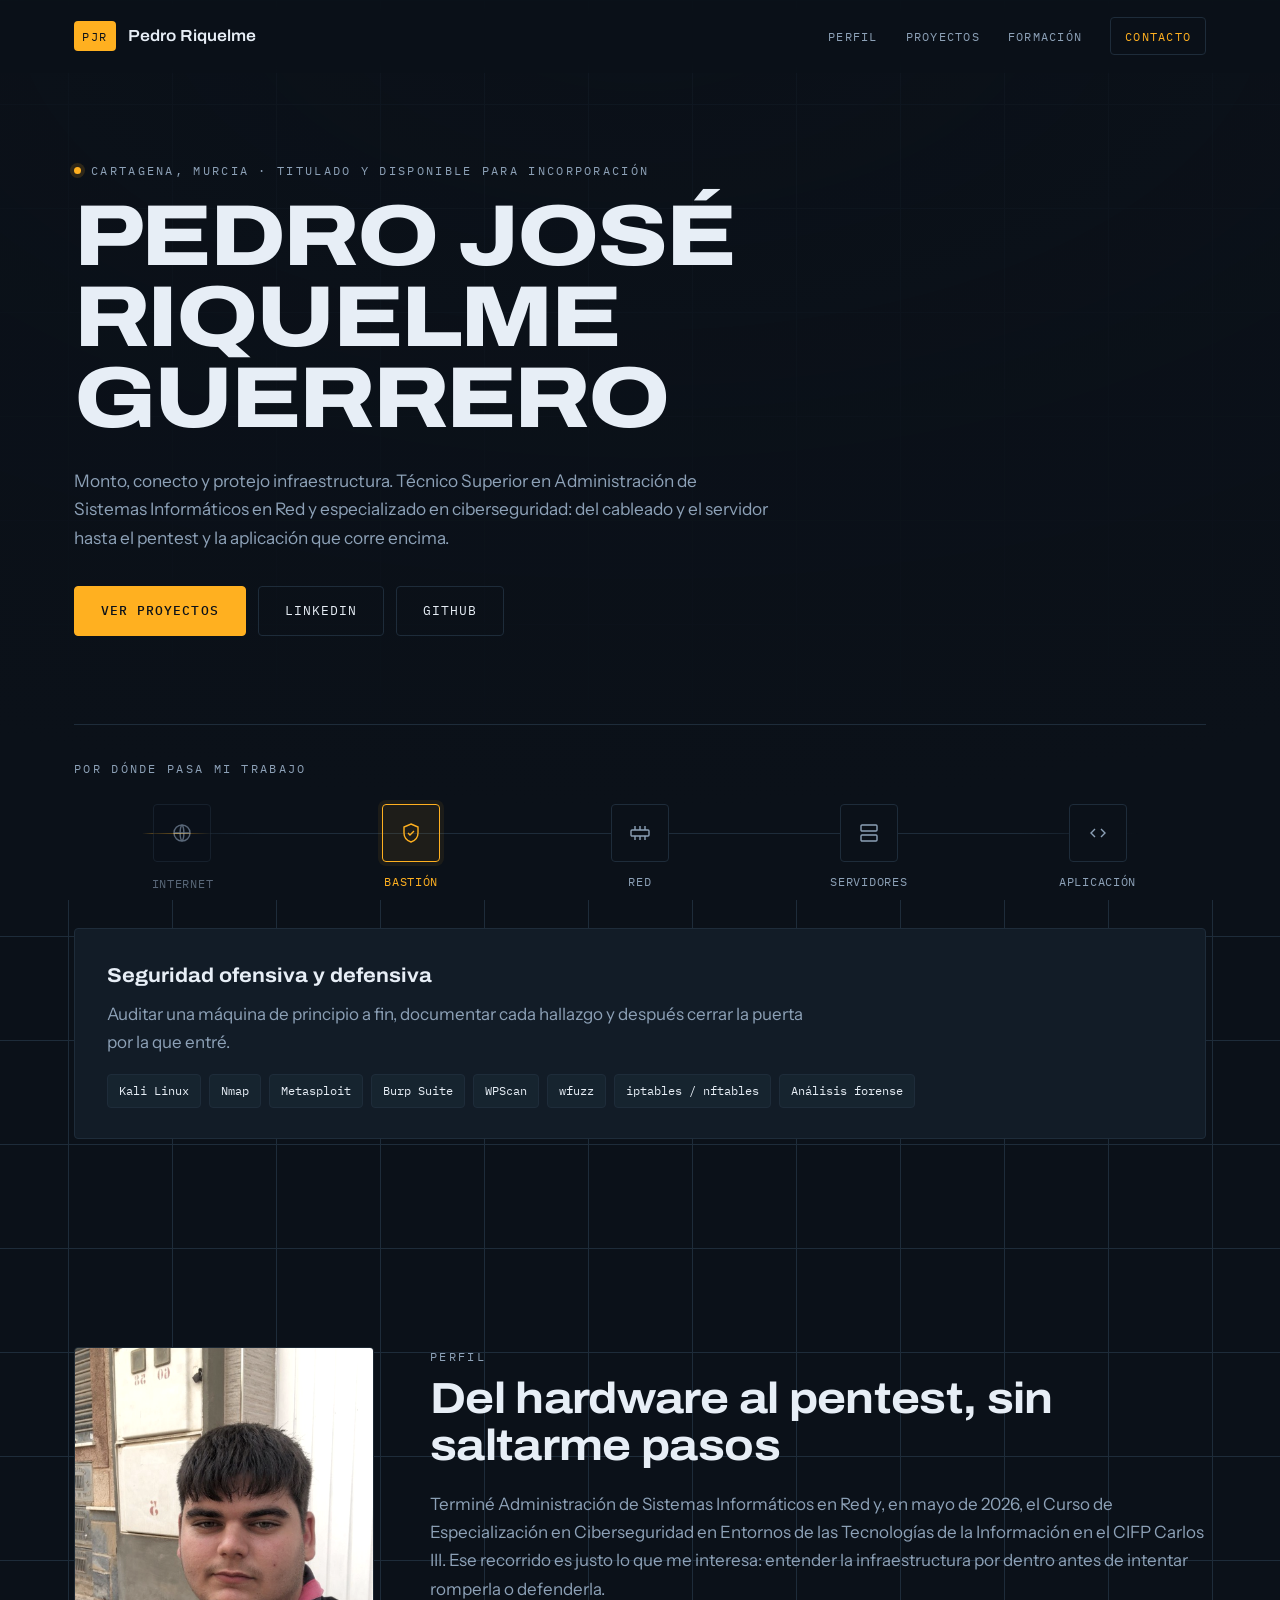
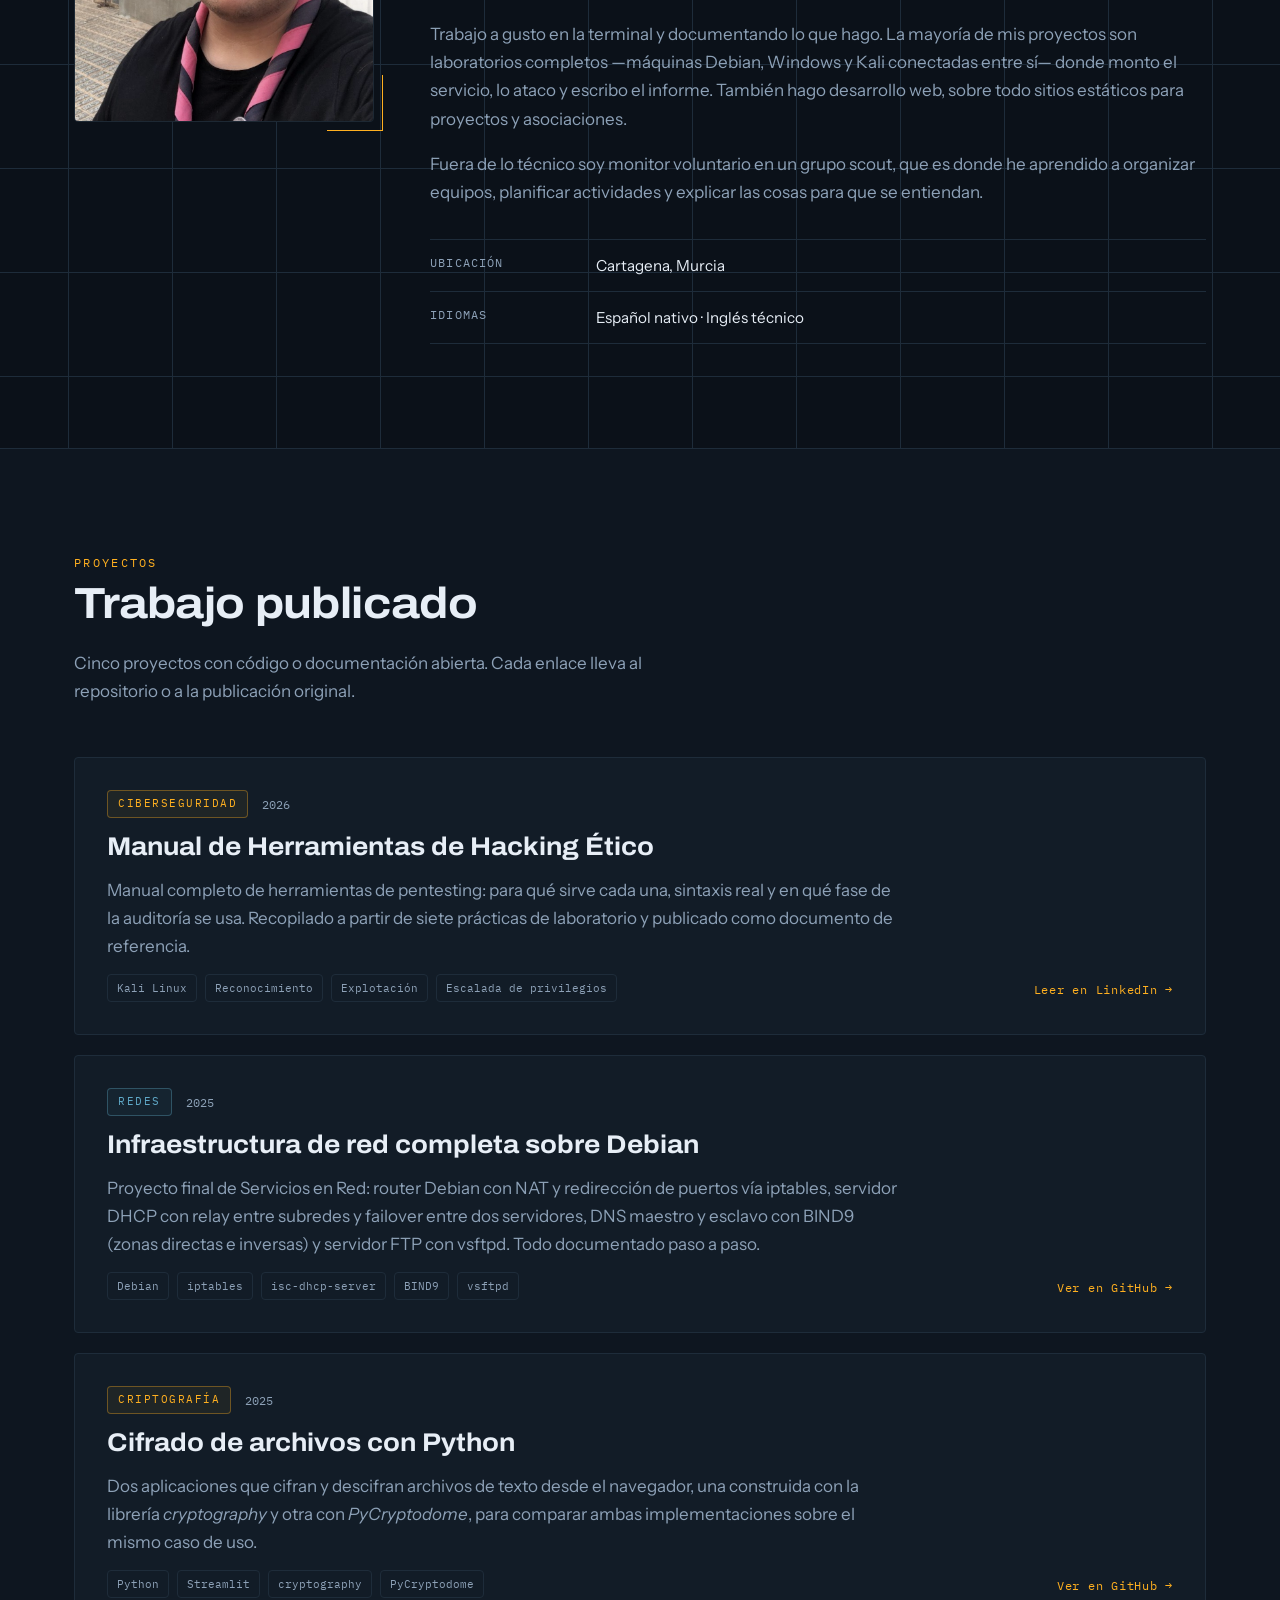
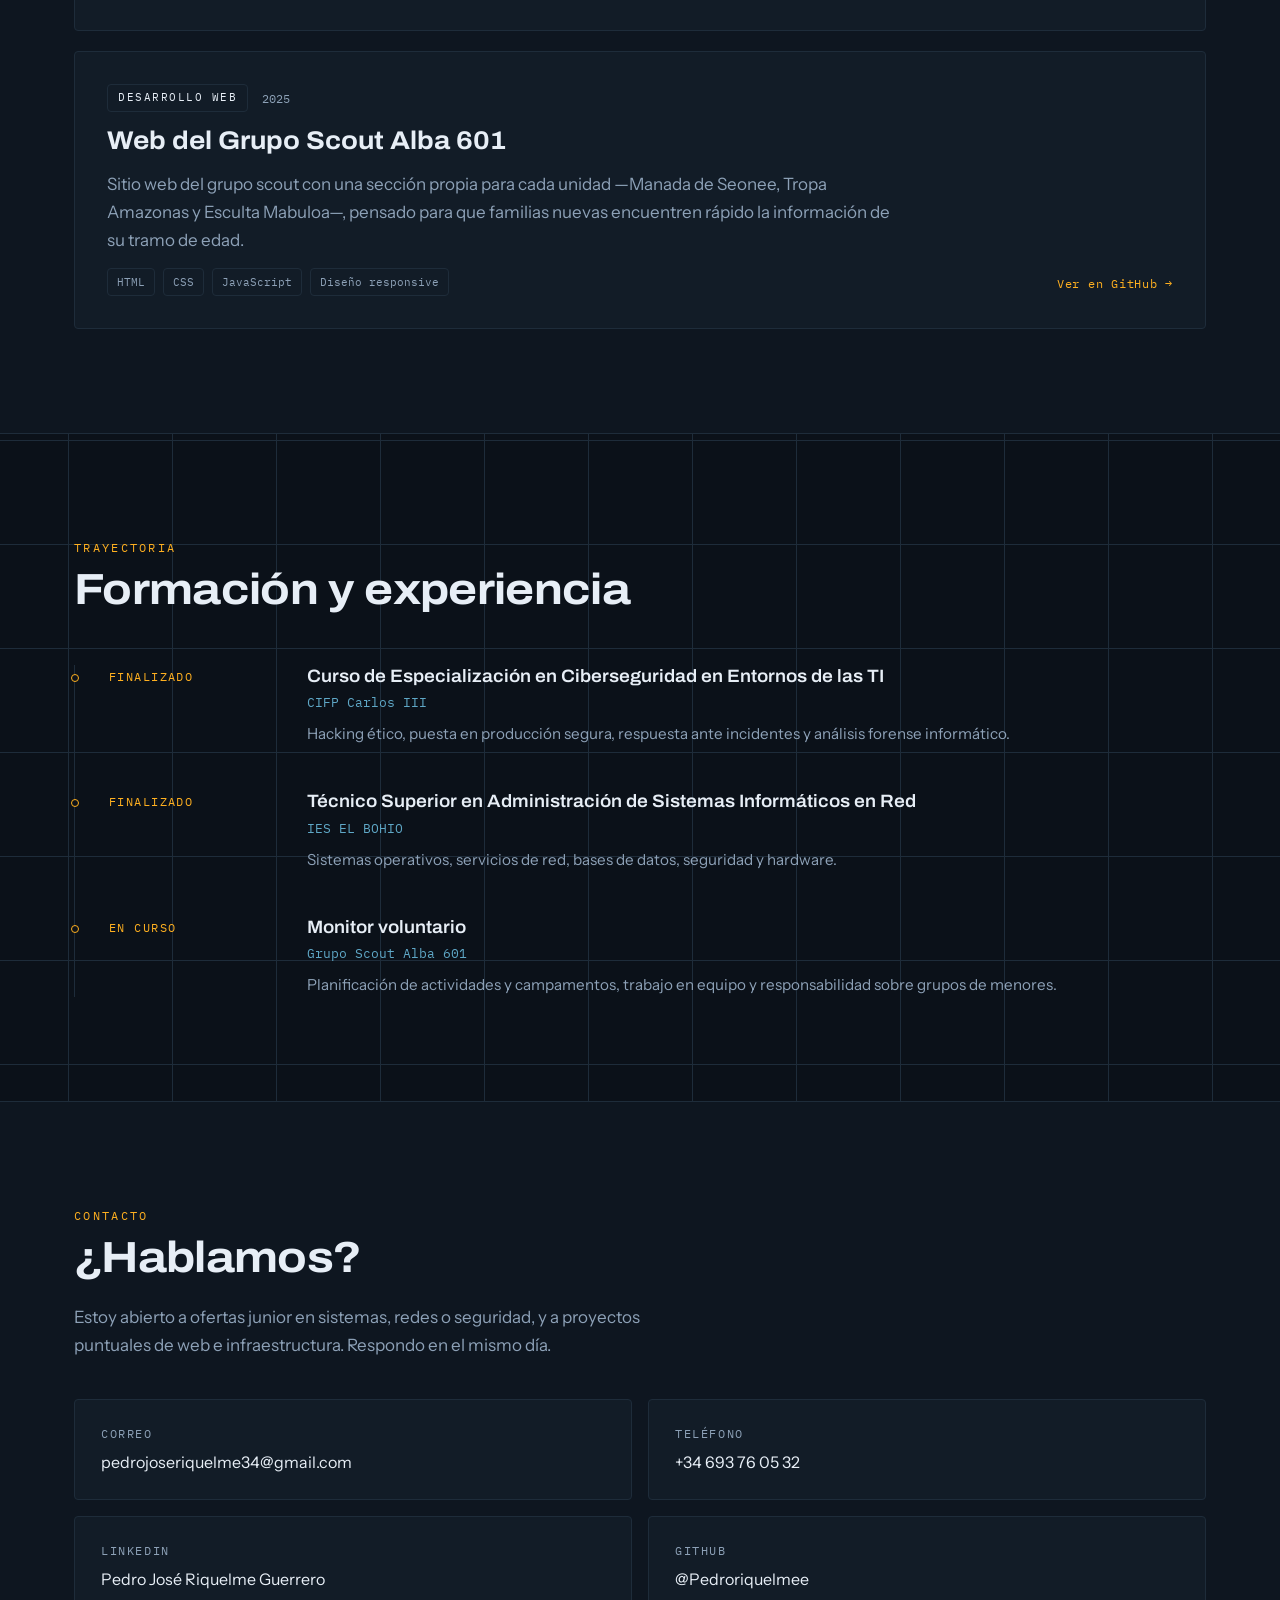
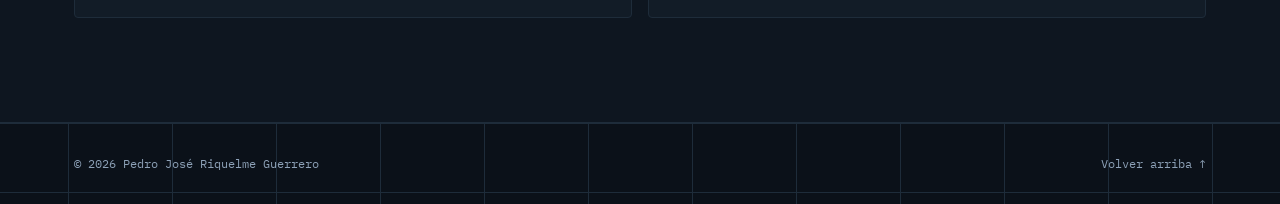
==== index.html @ 431f1b8d "Initial commit" ====
<!DOCTYPE html>
<html lang="es">
<head>
<meta charset="utf-8" />
<meta name="viewport" content="width=device-width, initial-scale=1" />
<title>Pedro José Riquelme Guerrero — Sistemas, Redes y Ciberseguridad</title>

<!-- ══ SEO / REDES ══ EDITAR: descripción y URL cuando publiques el sitio ══ -->
<meta name="description" content="Portfolio de Pedro José Riquelme Guerrero. Administración de sistemas, redes y ciberseguridad. Proyectos de infraestructura Debian, pentesting, criptografía y desarrollo web." />
<meta name="author" content="Pedro José Riquelme Guerrero" />
<meta property="og:title" content="Pedro José Riquelme Guerrero — Sistemas, Redes y Ciberseguridad" />
<meta property="og:description" content="Infraestructura Debian, hacking ético, criptografía y desarrollo web." />
<meta property="og:type" content="profile" />
<meta name="theme-color" content="#0B1119" />

<link rel="icon" href="assets/favicon.ico" />
<link rel="preconnect" href="https://fonts.googleapis.com" />
<link rel="preconnect" href="https://fonts.gstatic.com" crossorigin />
<link href="https://fonts.googleapis.com/css2?family=Archivo:wdth,wght@100..125,400..900&family=Instrument+Sans:wght@400;500;600&family=IBM+Plex+Mono:wght@400;500&display=swap" rel="stylesheet" />
<link rel="stylesheet" href="css/styles.css" />
</head>

<body>
<a class="skip" href="#main">Saltar al contenido</a>

<!-- ══════════ NAVEGACIÓN ══════════ -->
<header class="nav" id="nav">
  <div class="wrap nav__inner">
    <a class="nav__brand" href="#top">
      <span class="nav__mark">PJR</span>
      <span class="nav__name">Pedro Riquelme</span>
    </a>
    <nav class="nav__links" aria-label="Secciones">
      <a href="#perfil">Perfil</a>
      <a href="#proyectos">Proyectos</a>
      <a href="#formacion">Formación</a>
      <a href="#contacto" class="nav__cta">Contacto</a>
    </nav>
  </div>
</header>

<main id="main">

<!-- ══════════ PORTADA ══════════ -->
<section class="hero" id="top">
  <div class="wrap">

    <p class="eyebrow hero__eyebrow">
      <span class="dot" aria-hidden="true"></span>
      Cartagena, Murcia · Titulado y disponible para incorporación
    </p>

    <h1 class="hero__title">
      Pedro José<br />Riquelme Guerrero
    </h1>

    <p class="hero__lead">
      Monto, conecto y protejo infraestructura. Técnico Superior en Administración de
      Sistemas Informáticos en Red y especializado en ciberseguridad: del cableado y el
      servidor hasta el pentest y la aplicación que corre encima.
    </p>

    <div class="hero__actions">
      <a class="btn btn--solid" href="#proyectos">Ver proyectos</a>
      <a class="btn btn--ghost" href="https://www.linkedin.com/in/pedro-jos%C3%A9-riquelme-guerrero-a51b2a329/" target="_blank" rel="noopener">LinkedIn</a>
      <a class="btn btn--ghost" href="https://github.com/Pedroriquelmee" target="_blank" rel="noopener">GitHub</a>
    </div>

    <!-- ══ ELEMENTO CENTRAL: LA RUTA DE UN PAQUETE ══
         Cada parada abre un panel con sus tecnologías.
         Para añadir/quitar tecnologías, edita los <li> del bloque .areas de abajo. -->
    <div class="route-block" data-route>
      <p class="eyebrow route-block__label">Por dónde pasa mi trabajo</p>

      <div class="route">
        <div class="route__rail" aria-hidden="true"><span class="route__pulse"></span></div>

        <div class="node node--static">
          <span class="node__box" aria-hidden="true">
            <svg viewBox="0 0 24 24" fill="none" stroke="currentColor" stroke-width="1.4"><circle cx="12" cy="12" r="8"/><path d="M4 12h16M12 4c2.5 2.4 2.5 13.6 0 16M12 4c-2.5 2.4-2.5 13.6 0 16"/></svg>
          </span>
          <span class="node__label">Internet</span>
        </div>

        <button class="node" type="button" data-area="seguridad" aria-controls="area-seguridad">
          <span class="node__box" aria-hidden="true">
            <svg viewBox="0 0 24 24" fill="none" stroke="currentColor" stroke-width="1.4"><path d="M12 3l7 3v6c0 4.2-2.9 7.6-7 9-4.1-1.4-7-4.8-7-9V6z"/><path d="M9 12l2 2 4-4"/></svg>
          </span>
          <span class="node__label">Bastión</span>
        </button>

        <button class="node" type="button" data-area="redes" aria-controls="area-redes">
          <span class="node__box" aria-hidden="true">
            <svg viewBox="0 0 24 24" fill="none" stroke="currentColor" stroke-width="1.4"><rect x="3" y="9" width="18" height="6" rx="1"/><path d="M7 9V5M12 9V5M17 9V5M7 15v4M12 15v4M17 15v4"/></svg>
          </span>
          <span class="node__label">Red</span>
        </button>

        <button class="node" type="button" data-area="sistemas" aria-controls="area-sistemas">
          <span class="node__box" aria-hidden="true">
            <svg viewBox="0 0 24 24" fill="none" stroke="currentColor" stroke-width="1.4"><rect x="4" y="4" width="16" height="6" rx="1"/><rect x="4" y="14" width="16" height="6" rx="1"/><path d="M8 7h.01M8 17h.01"/></svg>
          </span>
          <span class="node__label">Servidores</span>
        </button>

        <button class="node" type="button" data-area="desarrollo" aria-controls="area-desarrollo">
          <span class="node__box" aria-hidden="true">
            <svg viewBox="0 0 24 24" fill="none" stroke="currentColor" stroke-width="1.4"><path d="M9 8l-4 4 4 4M15 8l4 4-4 4"/></svg>
          </span>
          <span class="node__label">Aplicación</span>
        </button>
      </div>

      <div class="areas">
        <div class="area" id="area-seguridad" data-panel="seguridad">
          <h2 class="area__title">Seguridad ofensiva y defensiva</h2>
          <p class="area__desc">Auditar una máquina de principio a fin, documentar cada hallazgo y después cerrar la puerta por la que entré.</p>
          <ul class="chips">
            <li>Kali Linux</li><li>Nmap</li><li>Metasploit</li><li>Burp Suite</li>
            <li>WPScan</li><li>wfuzz</li><li>iptables / nftables</li><li>Análisis forense</li>
          </ul>
        </div>

        <div class="area" id="area-redes" data-panel="redes">
          <h2 class="area__title">Redes y servicios</h2>
          <p class="area__desc">Levantar la red entera sobre Debian: router, direccionamiento, resolución de nombres y transferencia de archivos, con redundancia.</p>
          <ul class="chips">
            <li>Routing y NAT</li><li>DHCP · relay · failover</li><li>DNS con BIND9</li>
            <li>VLAN y segmentación</li><li>vsftpd</li><li>VPN</li><li>Zero Trust</li>
          </ul>
        </div>

        <div class="area" id="area-sistemas" data-panel="sistemas">
          <h2 class="area__title">Sistemas y virtualización</h2>
          <p class="area__desc">Administración de servidores Linux y Windows, contenedores y laboratorios virtualizados donde probarlo todo antes de tocar producción.</p>
          <ul class="chips">
            <li>Debian · Ubuntu</li><li>Windows Server</li><li>Docker</li><li>Portainer</li>
            <li>Nginx Proxy Manager</li><li>VirtualBox · UTM</li><li>Bash</li><li>PowerShell</li>
          </ul>
        </div>

        <div class="area" id="area-desarrollo" data-panel="desarrollo">
          <h2 class="area__title">Desarrollo</h2>
          <p class="area__desc">Sitios y herramientas propias: desde webs estáticas para clientes reales hasta utilidades en Python con interfaz gráfica.</p>
          <ul class="chips">
            <li>HTML</li><li>CSS</li><li>JavaScript</li><li>Python</li>
            <li>PHP</li><li>SQL</li><li>Streamlit</li><li>Git · GitHub</li>
          </ul>
        </div>
      </div>
    </div>

  </div>
</section>

<!-- ══════════ PERFIL ══════════ -->
<section class="section" id="perfil">
  <div class="wrap perfil">
    <div class="perfil__media reveal">
      <img src="assets/img/perfil.jpg" alt="Retrato de Pedro José Riquelme Guerrero" loading="lazy" />
      <!-- EDITAR: sustituye la foto en assets/img/perfil.jpg. Vale cualquier proporción:
           se recorta sola a formato retrato. Recomendado: 880×1100 px o más. -->
    </div>

    <div class="perfil__body reveal">
      <p class="eyebrow">Perfil</p>
      <h2 class="h2">Del hardware al pentest, sin saltarme pasos</h2>

      <p>
        Terminé Administración de Sistemas Informáticos en Red y, en mayo de 2026, el Curso
        de Especialización en Ciberseguridad en Entornos de las Tecnologías de la Información
        en el CIFP Carlos III. Ese recorrido es justo lo que me interesa: entender la
        infraestructura por dentro antes de intentar romperla o defenderla.
      </p>
      <p>
        Trabajo a gusto en la terminal y documentando lo que hago. La mayoría de mis
        proyectos son laboratorios completos —máquinas Debian, Windows y Kali conectadas
        entre sí— donde monto el servicio, lo ataco y escribo el informe. También hago
        desarrollo web, sobre todo sitios estáticos para proyectos y asociaciones.
      </p>
      <p>
        Fuera de lo técnico soy monitor voluntario en un grupo scout, que es donde he
        aprendido a organizar equipos, planificar actividades y explicar las cosas para que
        se entiendan.
      </p>

      <dl class="ficha">
        <div><dt>Ubicación</dt><dd>Cartagena, Murcia</dd></div>
        <div><dt>Idiomas</dt><dd>Español nativo · Inglés técnico</dd></div>
      </dl>
    </div>
  </div>
</section>

<!-- ══════════ PROYECTOS ══════════
     Para añadir un proyecto, copia un bloque <article class="proj"> entero
     y cambia: categoría, título, descripción, chips y el href del enlace. -->
<section class="section section--alt" id="proyectos">
  <div class="wrap">
    <header class="section__head reveal">
      <p class="eyebrow">Proyectos</p>
      <h2 class="h2">Trabajo publicado</h2>
      <p class="section__sub">Cinco proyectos con código o documentación abierta. Cada enlace lleva al repositorio o a la publicación original.</p>
    </header>

    <div class="projs">

      <article class="proj reveal">
        <div class="proj__meta">
          <span class="tag tag--sec">Ciberseguridad</span>
          <span class="proj__year">2026</span>
        </div>
        <h3 class="proj__title">Manual de Herramientas de Hacking Ético</h3>
        <p class="proj__desc">
          Manual completo de herramientas de pentesting: para qué sirve cada una, sintaxis
          real y en qué fase de la auditoría se usa. Recopilado a partir de siete prácticas
          de laboratorio y publicado como documento de referencia.
        </p>
        <ul class="chips chips--sm">
          <li>Kali Linux</li><li>Reconocimiento</li><li>Explotación</li><li>Escalada de privilegios</li>
        </ul>
        <a class="proj__link" href="https://www.linkedin.com/posts/pedro-jos%C3%A9-riquelme-guerrero-a51b2a329_manual-de-herramientas-hacking-%C3%A9tico-activity-7492187211745026048-3S1f" target="_blank" rel="noopener">
          Leer en LinkedIn <span aria-hidden="true">→</span>
        </a>
      </article>

      <article class="proj reveal">
        <div class="proj__meta">
          <span class="tag tag--net">Redes</span>
          <span class="proj__year">2025</span>
        </div>
        <h3 class="proj__title">Infraestructura de red completa sobre Debian</h3>
        <p class="proj__desc">
          Proyecto final de Servicios en Red: router Debian con NAT y redirección de puertos
          vía iptables, servidor DHCP con relay entre subredes y failover entre dos
          servidores, DNS maestro y esclavo con BIND9 (zonas directas e inversas) y servidor
          FTP con vsftpd. Todo documentado paso a paso.
        </p>
        <ul class="chips chips--sm">
          <li>Debian</li><li>iptables</li><li>isc-dhcp-server</li><li>BIND9</li><li>vsftpd</li>
        </ul>
        <a class="proj__link" href="https://github.com/Pedroriquelmee/Proyecto-Final-SR" target="_blank" rel="noopener">
          Ver en GitHub <span aria-hidden="true">→</span>
        </a>
      </article>

      <article class="proj reveal">
        <div class="proj__meta">
          <span class="tag tag--sec">Criptografía</span>
          <span class="proj__year">2025</span>
        </div>
        <h3 class="proj__title">Cifrado de archivos con Python</h3>
        <p class="proj__desc">
          Dos aplicaciones que cifran y descifran archivos de texto desde el navegador,
          una construida con la librería <em>cryptography</em> y otra con
          <em>PyCryptodome</em>, para comparar ambas implementaciones sobre el mismo caso de uso.
        </p>
        <ul class="chips chips--sm">
          <li>Python</li><li>Streamlit</li><li>cryptography</li><li>PyCryptodome</li>
        </ul>
        <a class="proj__link" href="https://github.com/Pedroriquelmee/Proyecto-de-Criptografia" target="_blank" rel="noopener">
          Ver en GitHub <span aria-hidden="true">→</span>
        </a>
      </article>

      <article class="proj reveal">
        <div class="proj__meta">
          <span class="tag tag--dev">Desarrollo web</span>
          <span class="proj__year">2025</span>
        </div>
        <h3 class="proj__title">Web del Grupo Scout Alba 601</h3>
        <p class="proj__desc">
          Sitio web del grupo scout con una sección propia para cada unidad —Manada de
          Seonee, Tropa Amazonas y Esculta Mabuloa—, pensado para que familias nuevas
          encuentren rápido la información de su tramo de edad.
        </p>
        <ul class="chips chips--sm">
          <li>HTML</li><li>CSS</li><li>JavaScript</li><li>Diseño responsive</li>
        </ul>
        <a class="proj__link" href="https://github.com/Pedroriquelmee/Grupo-Scout-Alba-601" target="_blank" rel="noopener">
          Ver en GitHub <span aria-hidden="true">→</span>
        </a>
      </article>

      <!-- ══ PLANTILLA PARA UN PROYECTO NUEVO ══ Descomenta y rellena.
      <article class="proj reveal">
        <div class="proj__meta">
          <span class="tag tag--sec">Categoría</span>
          <span class="proj__year">Año</span>
        </div>
        <h3 class="proj__title">Título del proyecto</h3>
        <p class="proj__desc">Dos o tres frases: qué monté, con qué y para qué sirve.</p>
        <ul class="chips chips--sm"><li>Tecnología</li><li>Tecnología</li></ul>
        <a class="proj__link" href="URL" target="_blank" rel="noopener">Ver en GitHub <span aria-hidden="true">→</span></a>
      </article>
      -->

    </div>
  </div>
</section>

<!-- ══════════ FORMACIÓN ══════════ -->
<section class="section" id="formacion">
  <div class="wrap">
    <header class="section__head reveal">
      <p class="eyebrow">Trayectoria</p>
      <h2 class="h2">Formación y experiencia</h2>
    </header>

    <ol class="timeline">
      <li class="tl reveal">
        <span class="tl__when">Finalizado</span>
        <div class="tl__body">
          <h3 class="tl__title">Curso de Especialización en Ciberseguridad en Entornos de las TI</h3>
          <p class="tl__where">CIFP Carlos III</p>
          <p class="tl__desc">Hacking ético, puesta en producción segura, respuesta ante incidentes y análisis forense informático.</p>
        </div>
      </li>

      <li class="tl reveal">
        <span class="tl__when">Finalizado</span><!-- EDITAR: pon el año, p. ej. 2025 -->
        <div class="tl__body">
          <h3 class="tl__title">Técnico Superior en Administración de Sistemas Informáticos en Red</h3>
          <p class="tl__where">IES EL BOHIO</p><!-- EDITAR si cursaste ASIR en otro centro -->
          <p class="tl__desc">Sistemas operativos, servicios de red, bases de datos, seguridad y hardware.</p>
        </div>
      </li>

      <li class="tl reveal">
        <span class="tl__when">En curso</span>
        <div class="tl__body">
          <h3 class="tl__title">Monitor voluntario</h3>
          <p class="tl__where">Grupo Scout Alba 601</p>
          <p class="tl__desc">Planificación de actividades y campamentos, trabajo en equipo y responsabilidad sobre grupos de menores.</p>
        </div>
      </li>
    </ol>
  </div>
</section>

<!-- ══════════ CONTACTO ══════════ -->
<section class="section section--alt" id="contacto">
  <div class="wrap contacto">
    <div class="reveal">
      <p class="eyebrow">Contacto</p>
      <h2 class="h2">¿Hablamos?</h2>
      <p class="contacto__sub">
        Estoy abierto a ofertas junior en sistemas, redes o seguridad, y a proyectos
        puntuales de web e infraestructura. Respondo en el mismo día.
      </p>
    </div>

    <div class="contacto__grid reveal">
      <a class="card-contact" href="mailto:pedrojoseriquelme34@gmail.com">
        <span class="card-contact__label">Correo</span>
        <span class="card-contact__value">pedrojoseriquelme34@gmail.com</span>
      </a>
      <a class="card-contact" href="tel:+34693760532">
        <span class="card-contact__label">Teléfono</span>
        <span class="card-contact__value">+34 693 76 05 32</span>
      </a>
      <a class="card-contact" href="https://www.linkedin.com/in/pedro-jos%C3%A9-riquelme-guerrero-a51b2a329/" target="_blank" rel="noopener">
        <span class="card-contact__label">LinkedIn</span>
        <span class="card-contact__value">Pedro José Riquelme Guerrero</span>
      </a>
      <a class="card-contact" href="https://github.com/Pedroriquelmee" target="_blank" rel="noopener">
        <span class="card-contact__label">GitHub</span>
        <span class="card-contact__value">@Pedroriquelmee</span>
      </a>
    </div>
  </div>
</section>

</main>

<footer class="footer">
  <div class="wrap footer__inner">
    <span>© <span id="year">2026</span> Pedro José Riquelme Guerrero</span>
    <a href="#top">Volver arriba ↑</a>
  </div>
</footer>

<script src="js/main.js"></script>
</body>
</html>
---- css/styles.css ----
/* ═══════════════════════════════════════════════════════════
   PORFOLIO — Pedro José Riquelme Guerrero
   Dirección visual: plano técnico. Fondo azul tinta, retícula
   sutil, tipografía ancha de cartel y un único acento ámbar.

   ÍNDICE
   1. Variables (colores y tipografías)  ← EDITAR AQUÍ los colores
   2. Base y utilidades
   3. Navegación
   4. Portada + ruta del paquete
   5. Perfil
   6. Proyectos
   7. Formación
   8. Contacto y pie
   9. Responsive
   ═══════════════════════════════════════════════════════════ */

/* ═══ 1. VARIABLES ═══ */
:root{
  --ink:      #0B1119;   /* fondo principal */
  --ink-2:    #0E1620;   /* fondo de secciones alternas */
  --panel:    #121C27;   /* tarjetas */
  --line:     #1E2C3A;   /* bordes */
  --paper:    #E7EEF6;   /* texto principal */
  --muted:    #8DA1B7;   /* texto secundario */
  --signal:   #FFB020;   /* acento: ámbar de señalización */
  --wire:     #5FA8C7;   /* acento frío: cables y categorías */

  --font-display: 'Archivo', system-ui, sans-serif;
  --font-body:    'Instrument Sans', system-ui, sans-serif;
  --font-mono:    'IBM Plex Mono', ui-monospace, monospace;

  --wrap: 1180px;
  --r: 4px;               /* radio de esquinas: casi recto, look técnico */
}

/* ═══ 2. BASE ═══ */
*,*::before,*::after{ box-sizing:border-box; }

html{ scroll-behavior:smooth; scroll-padding-top:88px; }

body{
  margin:0;
  background-color:var(--ink);
  /* retícula de plano */
  background-image:
    linear-gradient(var(--line) 1px, transparent 1px),
    linear-gradient(90deg, var(--line) 1px, transparent 1px);
  background-size:104px 104px, 104px 104px;
  background-position:center top;
  color:var(--paper);
  font-family:var(--font-body);
  font-size:17px;
  line-height:1.65;
  -webkit-font-smoothing:antialiased;
}
body::before{           /* atenúa la retícula sin apagarla del todo */
  content:"";
  position:fixed; inset:0;
  background:radial-gradient(120% 90% at 50% 0%, rgba(11,17,25,.72) 0%, rgba(11,17,25,.94) 55%, var(--ink) 100%);
  pointer-events:none; z-index:0;
}
body > *{ position:relative; z-index:1; }

img{ max-width:100%; display:block; }
a{ color:inherit; }

.wrap{ width:100%; max-width:var(--wrap); margin-inline:auto; padding-inline:24px; }

.skip{
  position:absolute; left:-9999px; top:0;
  background:var(--signal); color:#0B1119; padding:12px 18px; z-index:99;
  font-family:var(--font-mono); font-size:.85rem;
}
.skip:focus{ left:0; }

:focus-visible{ outline:2px solid var(--signal); outline-offset:3px; }

/* Tipografía */
.h2{
  font-family:var(--font-display);
  font-stretch:112%;
  font-weight:700;
  font-size:clamp(1.75rem, 3.4vw, 2.75rem);
  line-height:1.08;
  letter-spacing:-.015em;
  margin:.2em 0 .5em;
}
.eyebrow{
  font-family:var(--font-mono);
  font-size:.72rem;
  letter-spacing:.2em;
  text-transform:uppercase;
  color:var(--signal);
  margin:0 0 6px;
}
p{ margin:0 0 1.05em; }
.section__sub, .contacto__sub{ color:var(--muted); max-width:56ch; }

.section{ padding:104px 0; }
.section--alt{ background:var(--ink-2); border-block:1px solid var(--line); }
.section__head{ max-width:60ch; margin-bottom:52px; }

/* Botones */
.btn{
  display:inline-flex; align-items:center; justify-content:center;
  padding:13px 26px;
  font-family:var(--font-mono); font-size:.82rem; letter-spacing:.08em;
  text-transform:uppercase; text-decoration:none;
  border:1px solid var(--line); border-radius:var(--r);
  transition:background .2s, color .2s, border-color .2s, transform .2s;
}
.btn--solid{ background:var(--signal); color:#0B1119; border-color:var(--signal); font-weight:500; }
.btn--solid:hover{ background:#ffc04d; border-color:#ffc04d; transform:translateY(-2px); }
.btn--ghost{ color:var(--paper); }
.btn--ghost:hover{ border-color:var(--signal); color:var(--signal); transform:translateY(-2px); }

/* Chips de tecnologías */
.chips{ list-style:none; display:flex; flex-wrap:wrap; gap:8px; margin:0; padding:0; }
.chips li{
  font-family:var(--font-mono); font-size:.76rem;
  padding:6px 11px;
  border:1px solid var(--line); border-radius:var(--r);
  background:rgba(95,168,199,.05);
  color:var(--paper);
}
.chips--sm li{ font-size:.7rem; padding:4px 9px; color:var(--muted); background:none; }

/* Aparición al hacer scroll */
.reveal{ opacity:0; transform:translateY(16px); transition:opacity .6s ease, transform .6s ease; }
.reveal.is-in{ opacity:1; transform:none; }

/* ═══ 3. NAVEGACIÓN ═══ */
.nav{
  position:sticky; top:0; z-index:50;
  backdrop-filter:blur(10px);
  background:rgba(11,17,25,.78);
  border-bottom:1px solid transparent;
  transition:border-color .3s, background .3s;
}
.nav.is-stuck{ border-bottom-color:var(--line); background:rgba(11,17,25,.94); }
.nav__inner{ display:flex; align-items:center; justify-content:space-between; height:72px; gap:20px; }
.nav__brand{ display:flex; align-items:center; gap:12px; text-decoration:none; }
.nav__mark{
  font-family:var(--font-mono); font-size:.78rem; letter-spacing:.14em;
  color:#0B1119; background:var(--signal);
  padding:5px 8px; border-radius:var(--r);
}
.nav__name{ font-family:var(--font-display); font-stretch:108%; font-weight:600; font-size:1rem; }
.nav__links{ display:flex; align-items:center; gap:28px; }
.nav__links a{
  font-family:var(--font-mono); font-size:.78rem; letter-spacing:.1em;
  text-transform:uppercase; text-decoration:none; color:var(--muted);
  transition:color .2s;
}
.nav__links a:hover{ color:var(--paper); }
.nav__cta{ color:var(--signal) !important; border:1px solid var(--line); padding:8px 14px; border-radius:var(--r); }
.nav__cta:hover{ border-color:var(--signal); }

/* ═══ 4. PORTADA ═══ */
.hero{ padding:88px 0 104px; }
.hero__eyebrow{ display:flex; align-items:center; gap:10px; color:var(--muted); }
.dot{
  width:7px; height:7px; border-radius:50%;
  background:var(--signal); box-shadow:0 0 0 4px rgba(255,176,32,.15);
  animation:blink 2.6s ease-in-out infinite;
}
@keyframes blink{ 0%,100%{opacity:1} 50%{opacity:.35} }

.hero__title{
  font-family:var(--font-display);
  font-stretch:118%;
  font-weight:800;
  font-size:clamp(2.5rem, 7.6vw, 5.4rem);
  line-height:.94;
  letter-spacing:-.03em;
  text-transform:uppercase;
  margin:.18em 0 .32em;
}
.hero__lead{ max-width:58ch; color:var(--muted); font-size:1.08rem; }
.hero__actions{ display:flex; flex-wrap:wrap; gap:12px; margin-top:34px; }

/* ── Ruta del paquete ── */
.route-block{ margin-top:88px; border-top:1px solid var(--line); padding-top:34px; }
.route-block__label{ color:var(--muted); }

.route{
  position:relative;
  display:grid;
  grid-template-columns:repeat(5, 1fr);
  gap:12px;
  margin:26px 0 34px;
}
.route__rail{
  position:absolute; left:6%; right:6%; top:29px; height:1px;
  background:linear-gradient(90deg, transparent, var(--line) 12%, var(--line) 88%, transparent);
  overflow:hidden;
}
.route__pulse{
  position:absolute; top:0; left:0; width:70px; height:1px;
  background:linear-gradient(90deg, transparent, var(--signal), transparent);
  animation:travel 5.5s linear infinite;
}
@keyframes travel{ from{ transform:translateX(-70px) } to{ transform:translateX(calc(100% + 100vw)) } }

.node{
  position:relative; z-index:1;
  display:flex; flex-direction:column; align-items:center; gap:12px;
  background:none; border:0; padding:0; cursor:pointer;
  color:var(--muted); font-family:var(--font-mono); font-size:.75rem;
  letter-spacing:.06em;
  transition:color .2s;
}
.node--static{ cursor:default; opacity:.6; }
.node__box{
  display:grid; place-items:center;
  width:58px; height:58px;
  border:1px solid var(--line); border-radius:var(--r);
  background:var(--ink);
  transition:border-color .25s, background .25s, transform .25s, box-shadow .25s;
}
.node__box svg{ width:24px; height:24px; }
.node__label{ text-transform:uppercase; }

.node:not(.node--static):hover .node__box{ border-color:var(--wire); transform:translateY(-3px); }
.node:not(.node--static):hover{ color:var(--paper); }
.node.is-active{ color:var(--signal); }
.node.is-active .node__box{
  border-color:var(--signal);
  background:rgba(255,176,32,.08);
  box-shadow:0 0 0 4px rgba(255,176,32,.07);
}

.areas{ position:relative; }
.area{
  display:none;
  border:1px solid var(--line); border-radius:var(--r);
  background:var(--panel);
  padding:30px 32px;
}
.area.is-active{ display:block; animation:fadeUp .35s ease both; }
@keyframes fadeUp{ from{ opacity:0; transform:translateY(8px) } to{ opacity:1; transform:none } }
.area__title{
  font-family:var(--font-display); font-stretch:108%;
  font-size:1.25rem; font-weight:700; margin:0 0 8px;
}
.area__desc{ color:var(--muted); max-width:64ch; margin-bottom:18px; }

/* ═══ 5. PERFIL ═══ */
.perfil{ display:grid; grid-template-columns:300px 1fr; gap:56px; align-items:start; }
.perfil__media{ position:relative; }
.perfil__media img{
  width:100%;
  /* La foto se recorta sola al formato retrato: da igual el tamaño
     del archivo que pongas, nunca sale estirada.
     EDITAR: object-position sube o baja el encuadre (menos % = más arriba). */
  aspect-ratio:4 / 5;
  object-fit:cover;
  object-position:50% 30%;
  border-radius:var(--r);
  border:1px solid var(--line);
  filter:grayscale(.25) contrast(1.04);
}
.perfil__media::after{      /* marca de esquina, guiño a las guías de un plano */
  content:""; position:absolute; right:-9px; bottom:-9px;
  width:56px; height:56px;
  border-right:1px solid var(--signal); border-bottom:1px solid var(--signal);
}
.perfil__body p{ color:var(--muted); }

.ficha{ margin:32px 0 0; display:grid; gap:0; border-top:1px solid var(--line); }
.ficha div{
  display:grid; grid-template-columns:150px 1fr; gap:16px;
  padding:13px 0; border-bottom:1px solid var(--line);
}
.ficha dt{ font-family:var(--font-mono); font-size:.74rem; text-transform:uppercase; letter-spacing:.1em; color:var(--muted); }
.ficha dd{ margin:0; font-size:.95rem; }

/* ═══ 6. PROYECTOS ═══ */
.projs{ display:grid; gap:20px; }
.proj{
  display:grid;
  grid-template-columns:1fr auto;
  grid-template-areas:"meta meta" "title title" "desc desc" "chips link";
  gap:14px 24px;
  align-items:end;
  padding:32px;
  border:1px solid var(--line); border-radius:var(--r);
  background:var(--panel);
  transition:border-color .25s, transform .25s, background .25s;
}
.proj:hover{ border-color:#2C3E51; transform:translateY(-3px); }
.proj__meta{ grid-area:meta; display:flex; align-items:center; gap:14px; }
.tag{
  font-family:var(--font-mono); font-size:.68rem; letter-spacing:.14em; text-transform:uppercase;
  padding:4px 10px; border-radius:var(--r); border:1px solid;
}
.tag--sec{ color:var(--signal); border-color:rgba(255,176,32,.35); background:rgba(255,176,32,.06); }
.tag--net{ color:var(--wire);  border-color:rgba(95,168,199,.35); background:rgba(95,168,199,.06); }
.tag--dev{ color:var(--paper); border-color:var(--line); }
.proj__year{ font-family:var(--font-mono); font-size:.72rem; color:var(--muted); }
.proj__title{
  grid-area:title; margin:0;
  font-family:var(--font-display); font-stretch:108%;
  font-weight:700; font-size:clamp(1.25rem, 2.2vw, 1.6rem); line-height:1.15;
}
.proj__desc{ grid-area:desc; color:var(--muted); margin:0; max-width:72ch; }
.proj .chips{ grid-area:chips; }
.proj__link{
  grid-area:link; justify-self:end; white-space:nowrap;
  font-family:var(--font-mono); font-size:.78rem; letter-spacing:.06em;
  text-decoration:none; color:var(--signal);
  border-bottom:1px solid transparent; padding-bottom:2px;
  transition:border-color .2s, gap .2s;
}
.proj__link:hover{ border-bottom-color:var(--signal); }
.proj__link span{ display:inline-block; transition:transform .2s; }
.proj__link:hover span{ transform:translateX(4px); }

/* ═══ 7. FORMACIÓN ═══ */
.timeline{ list-style:none; margin:0; padding:0; border-left:1px solid var(--line); }
.tl{ position:relative; display:grid; grid-template-columns:170px 1fr; gap:28px; padding:0 0 44px 34px; }
.tl:last-child{ padding-bottom:0; }
.tl::before{
  content:""; position:absolute; left:-4.5px; top:9px;
  width:8px; height:8px; border-radius:50%;
  background:var(--ink); border:1px solid var(--signal);
}
.tl__when{ font-family:var(--font-mono); font-size:.74rem; letter-spacing:.12em; text-transform:uppercase; color:var(--signal); padding-top:2px; }
.tl__title{ margin:0 0 4px; font-family:var(--font-display); font-stretch:106%; font-size:1.12rem; font-weight:600; line-height:1.3; }
.tl__where{ margin:0 0 8px; font-family:var(--font-mono); font-size:.8rem; color:var(--wire); }
.tl__desc{ margin:0; color:var(--muted); font-size:.95rem; }

/* ═══ 8. CONTACTO Y PIE ═══ */
.contacto__grid{ display:grid; grid-template-columns:repeat(2,1fr); gap:16px; margin-top:40px; }
.card-contact{
  display:grid; gap:6px;
  padding:24px 26px;
  border:1px solid var(--line); border-radius:var(--r);
  background:var(--panel); text-decoration:none;
  transition:border-color .2s, transform .2s;
}
.card-contact:hover{ border-color:var(--signal); transform:translateY(-3px); }
.card-contact__label{ font-family:var(--font-mono); font-size:.72rem; letter-spacing:.14em; text-transform:uppercase; color:var(--muted); }
.card-contact__value{ font-size:1rem; word-break:break-word; }

.footer{ border-top:1px solid var(--line); padding:30px 0; }
.footer__inner{
  display:flex; justify-content:space-between; align-items:center; gap:16px; flex-wrap:wrap;
  font-family:var(--font-mono); font-size:.76rem; color:var(--muted);
}
.footer a{ text-decoration:none; }
.footer a:hover{ color:var(--signal); }

/* ═══ 9. RESPONSIVE ═══ */
@media (max-width:900px){
  .perfil{ grid-template-columns:1fr; gap:36px; }
  .perfil__media{ max-width:240px; }
  .contacto__grid{ grid-template-columns:1fr; }
  .tl{ grid-template-columns:1fr; gap:8px; }
}

@media (max-width:720px){
  body{ font-size:16px; }
  .section{ padding:76px 0; }
  .nav__name{ display:none; }
  .nav__links{ gap:16px; }
  .nav__links a{ font-size:.7rem; }

  /* la ruta pasa a ser vertical */
  .route{ grid-template-columns:1fr; gap:0; }
  .route__rail{
    left:29px; right:auto; top:10px; bottom:10px;
    width:1px; height:auto;
    background:linear-gradient(180deg, transparent, var(--line) 8%, var(--line) 92%, transparent);
  }
  .route__pulse{ width:1px; height:60px; background:linear-gradient(180deg, transparent, var(--signal), transparent); animation:travelY 5.5s linear infinite; }
  @keyframes travelY{ from{ transform:translateY(-60px) } to{ transform:translateY(calc(100% + 90vh)) } }
  .node{ flex-direction:row; gap:16px; padding:9px 0; width:100%; }
  .node__box{ width:58px; height:58px; flex:0 0 auto; }

  .proj{ grid-template-columns:1fr; grid-template-areas:"meta" "title" "desc" "chips" "link"; padding:26px 22px; }
  .proj__link{ justify-self:start; }
  .area{ padding:24px 22px; }
  .ficha div{ grid-template-columns:1fr; gap:2px; }
}

/* Respeta la preferencia de movimiento reducido */
@media (prefers-reduced-motion:reduce){
  *{ animation:none !important; transition:none !important; scroll-behavior:auto !important; }
  .reveal{ opacity:1; transform:none; }
}
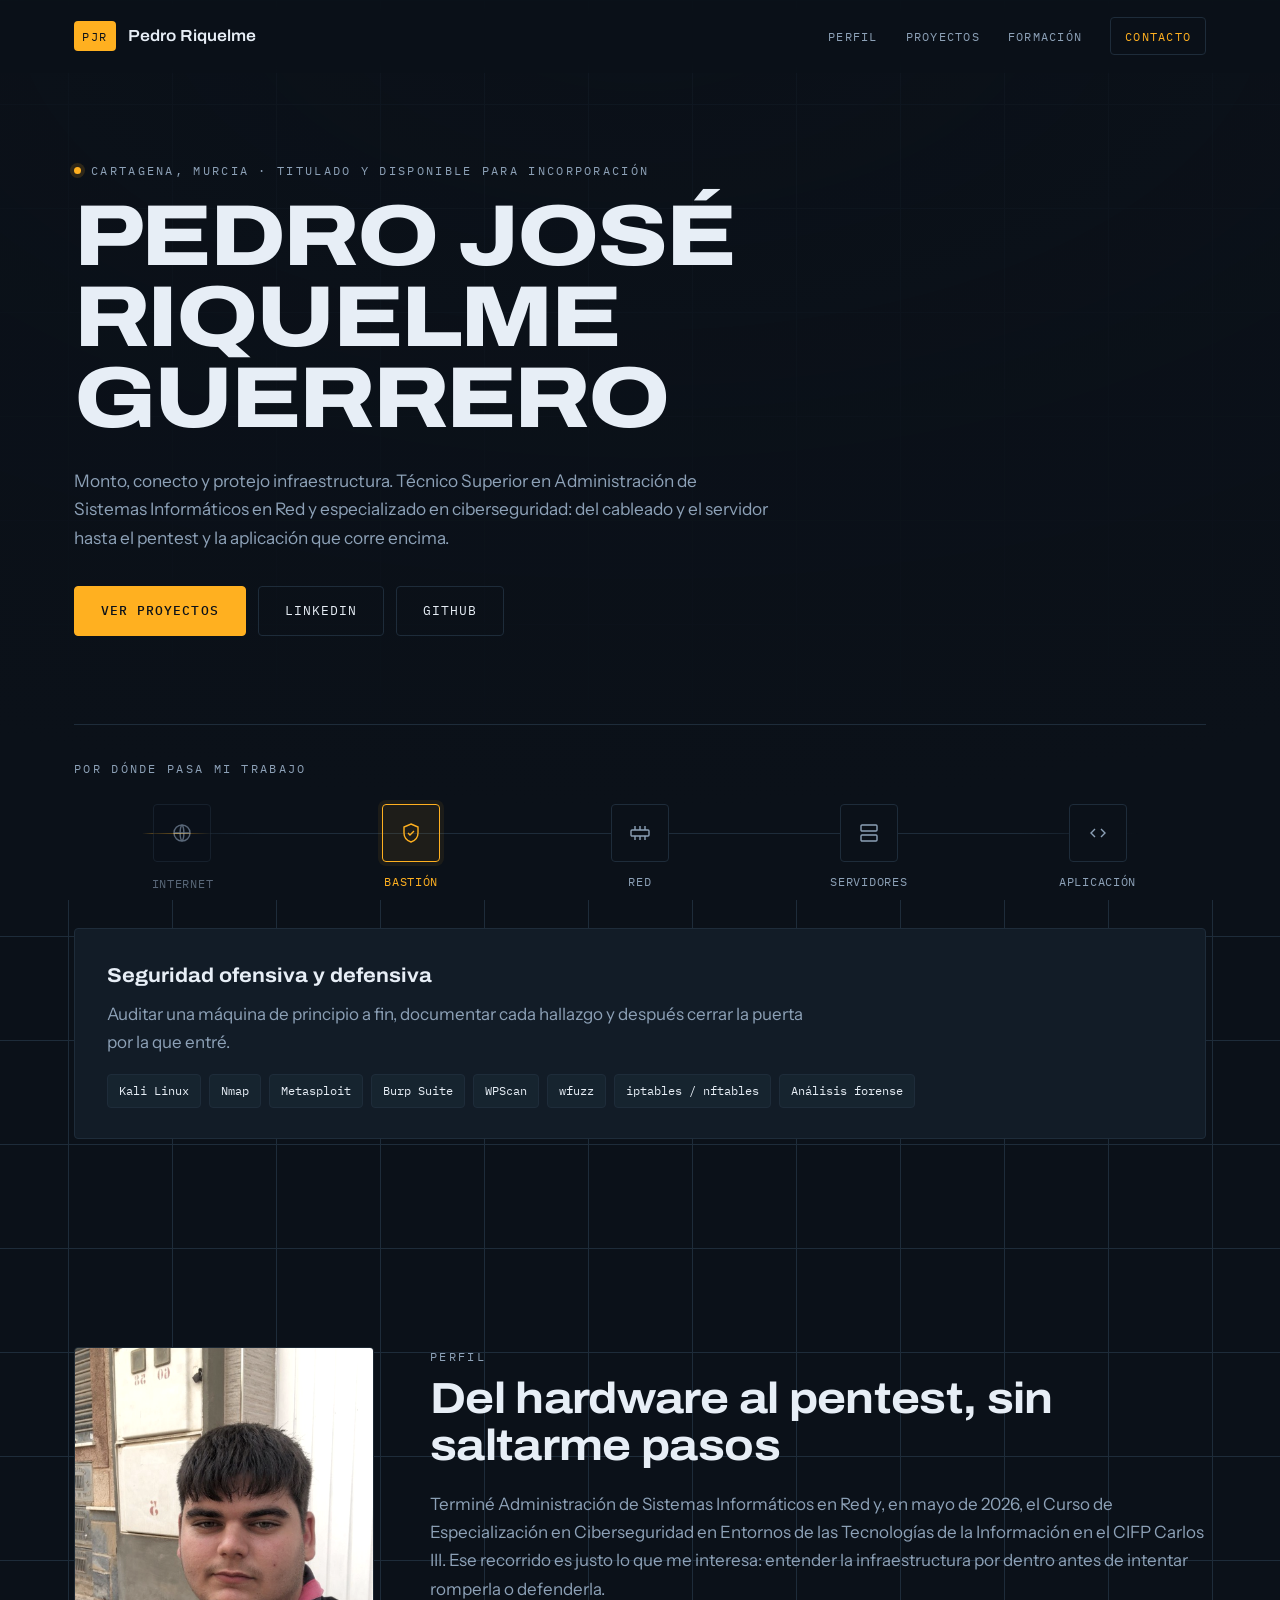
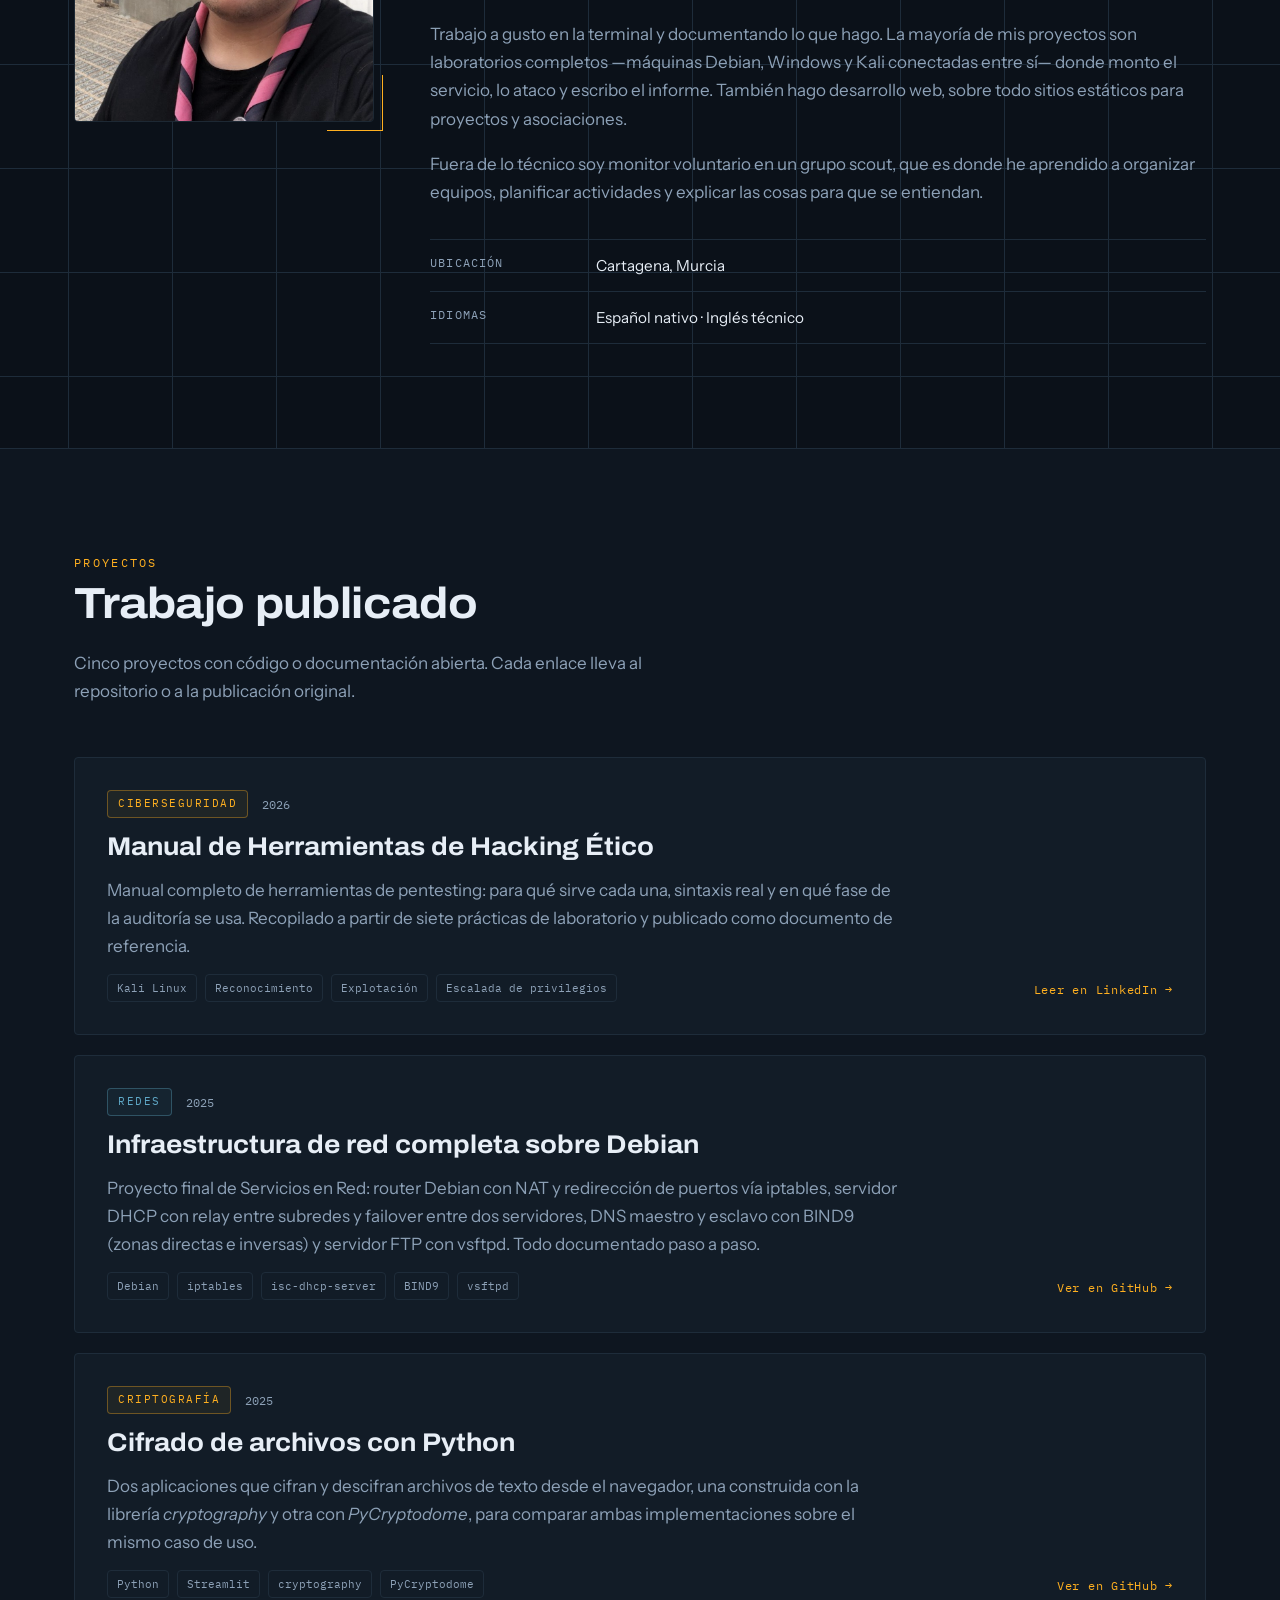
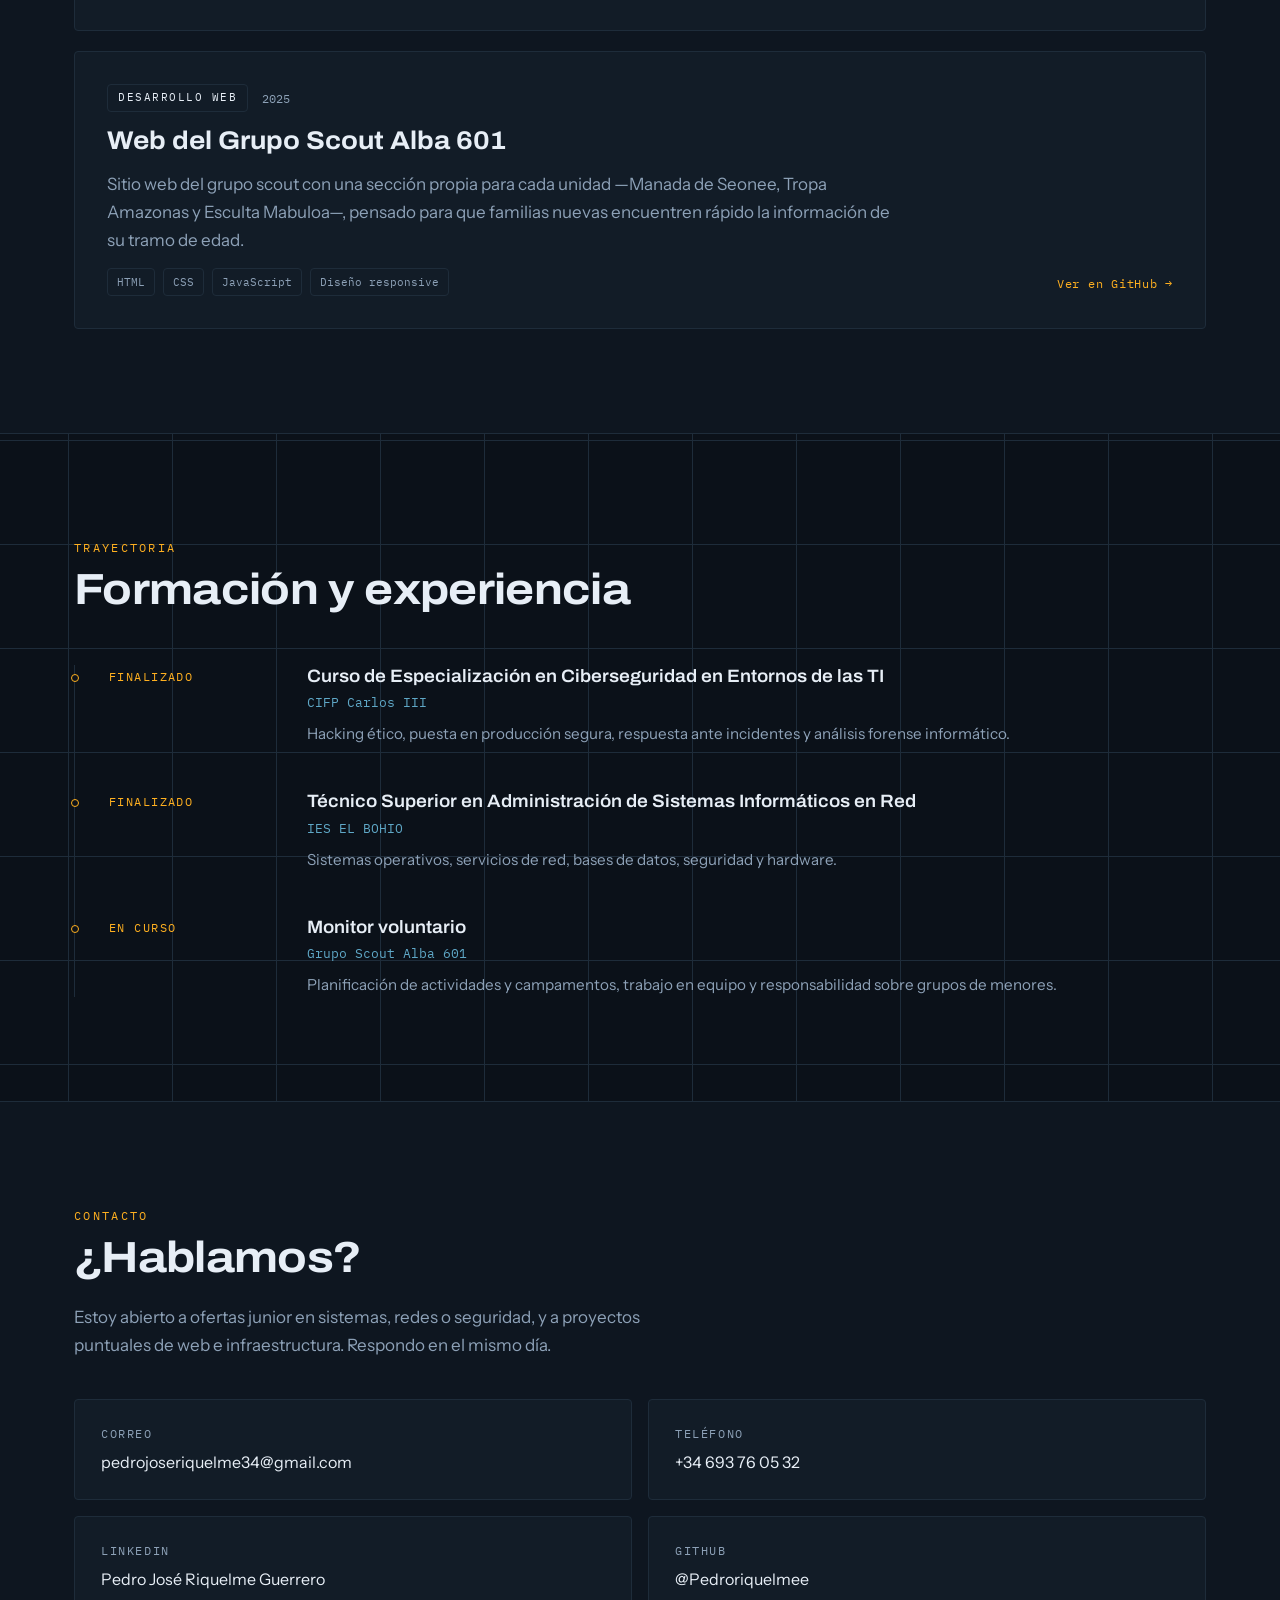
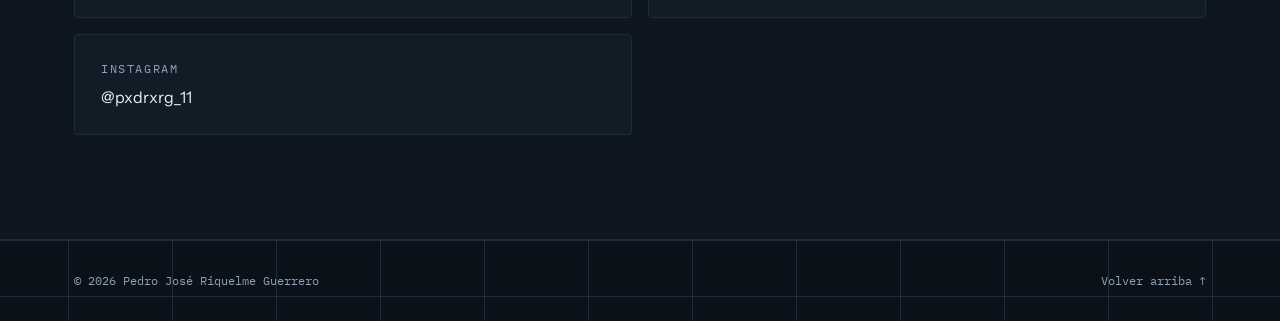
==== commit b21afdda: "Añadir Instagram a la web" ====
--- a/index.html
+++ b/index.html
@@ -367,6 +367,10 @@
         <span class="card-contact__label">GitHub</span>
         <span class="card-contact__value">@Pedroriquelmee</span>
       </a>
+      <a class="card-contact" href="https://www.instagram.com/pxdrxrg_11/" target="_blank" rel="noopener">
+        <span class="card-contact__label">Instagram</span>
+        <span class="card-contact__value">@pxdrxrg_11</span>
+      </a>
     </div>
   </div>
 </section>
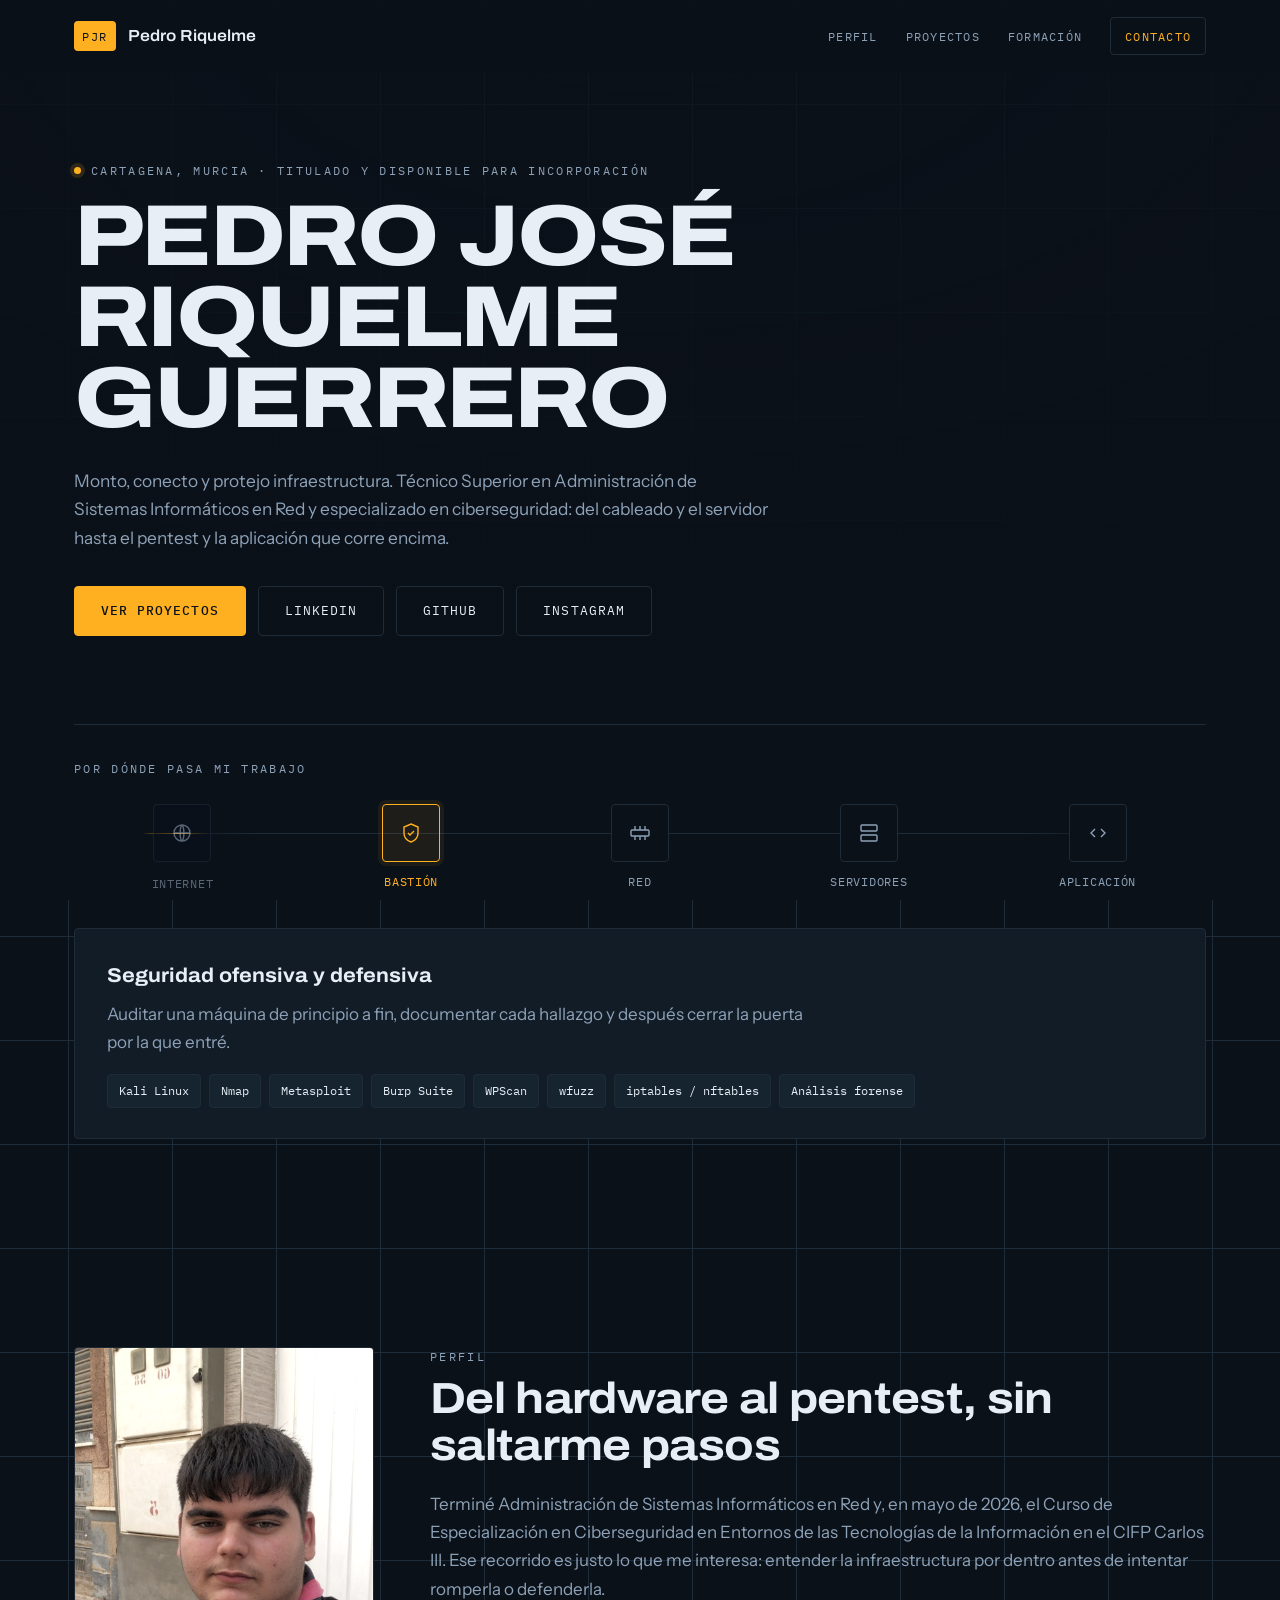
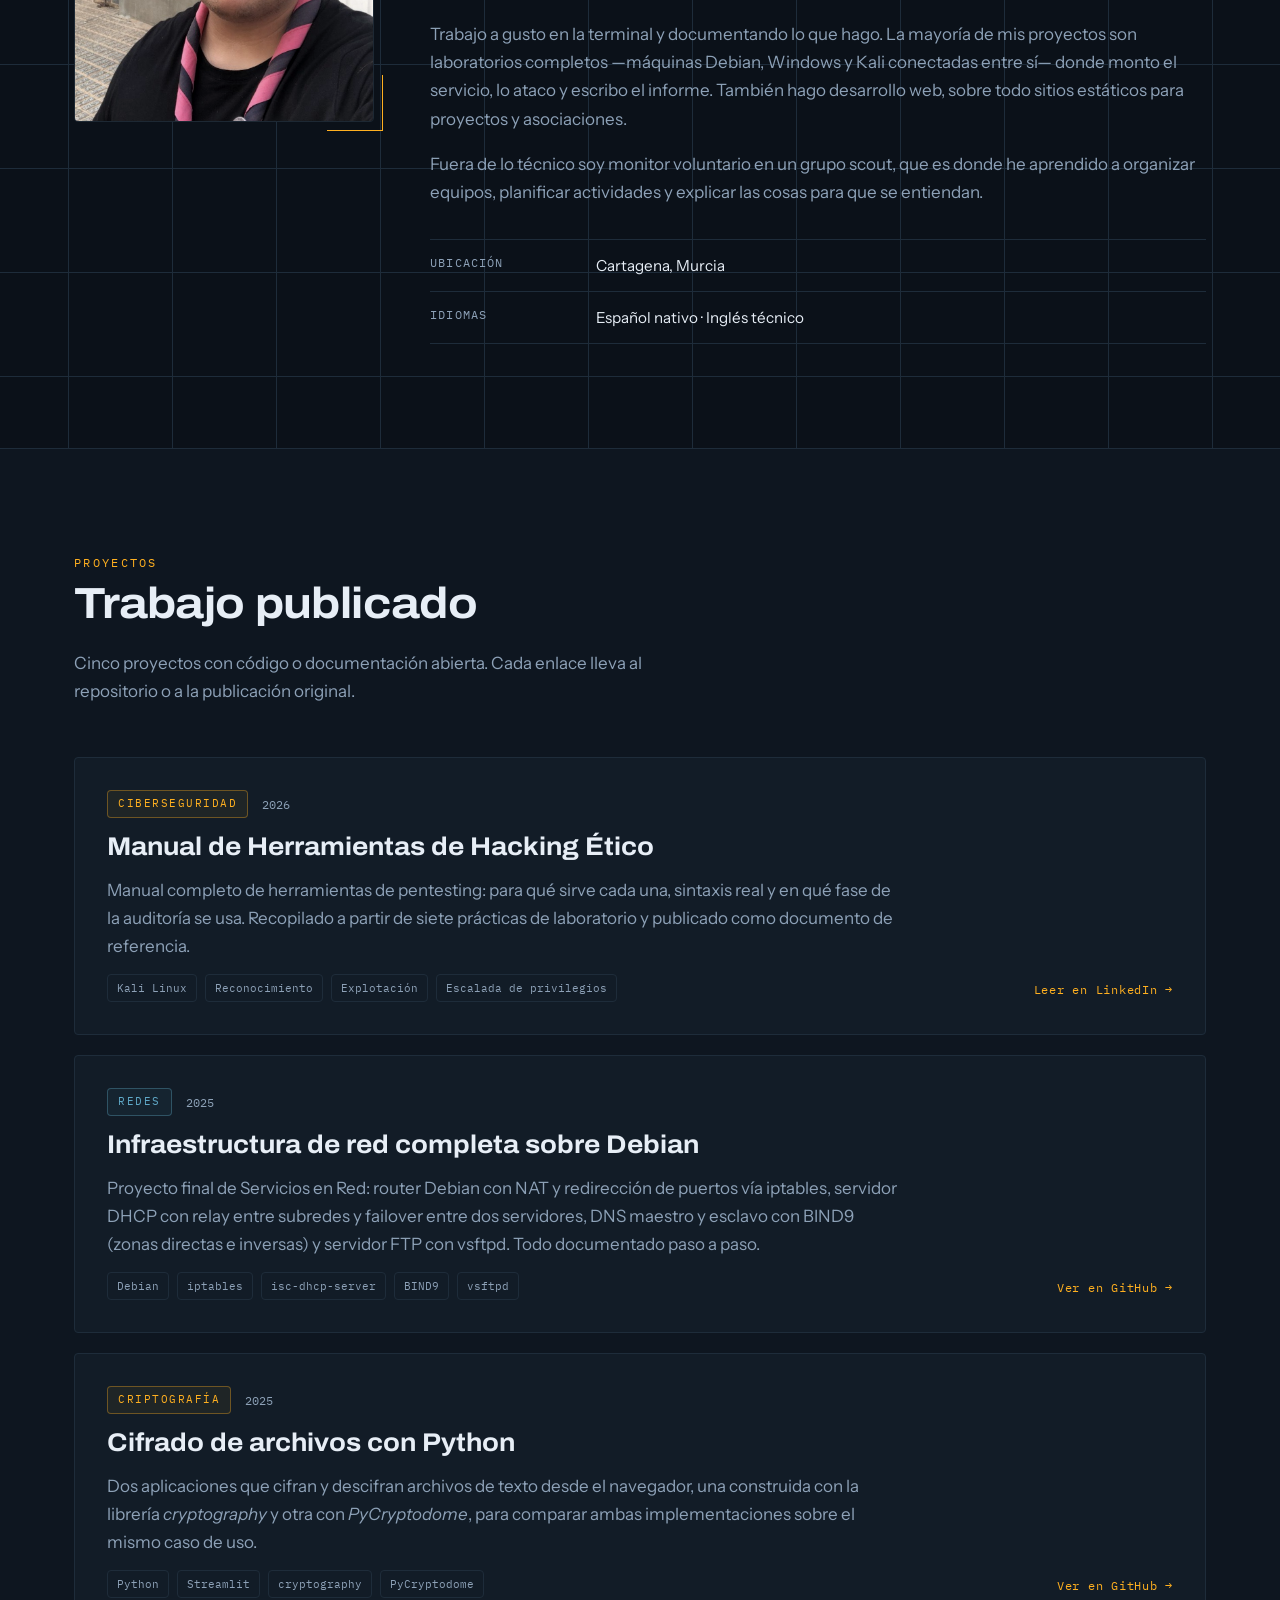
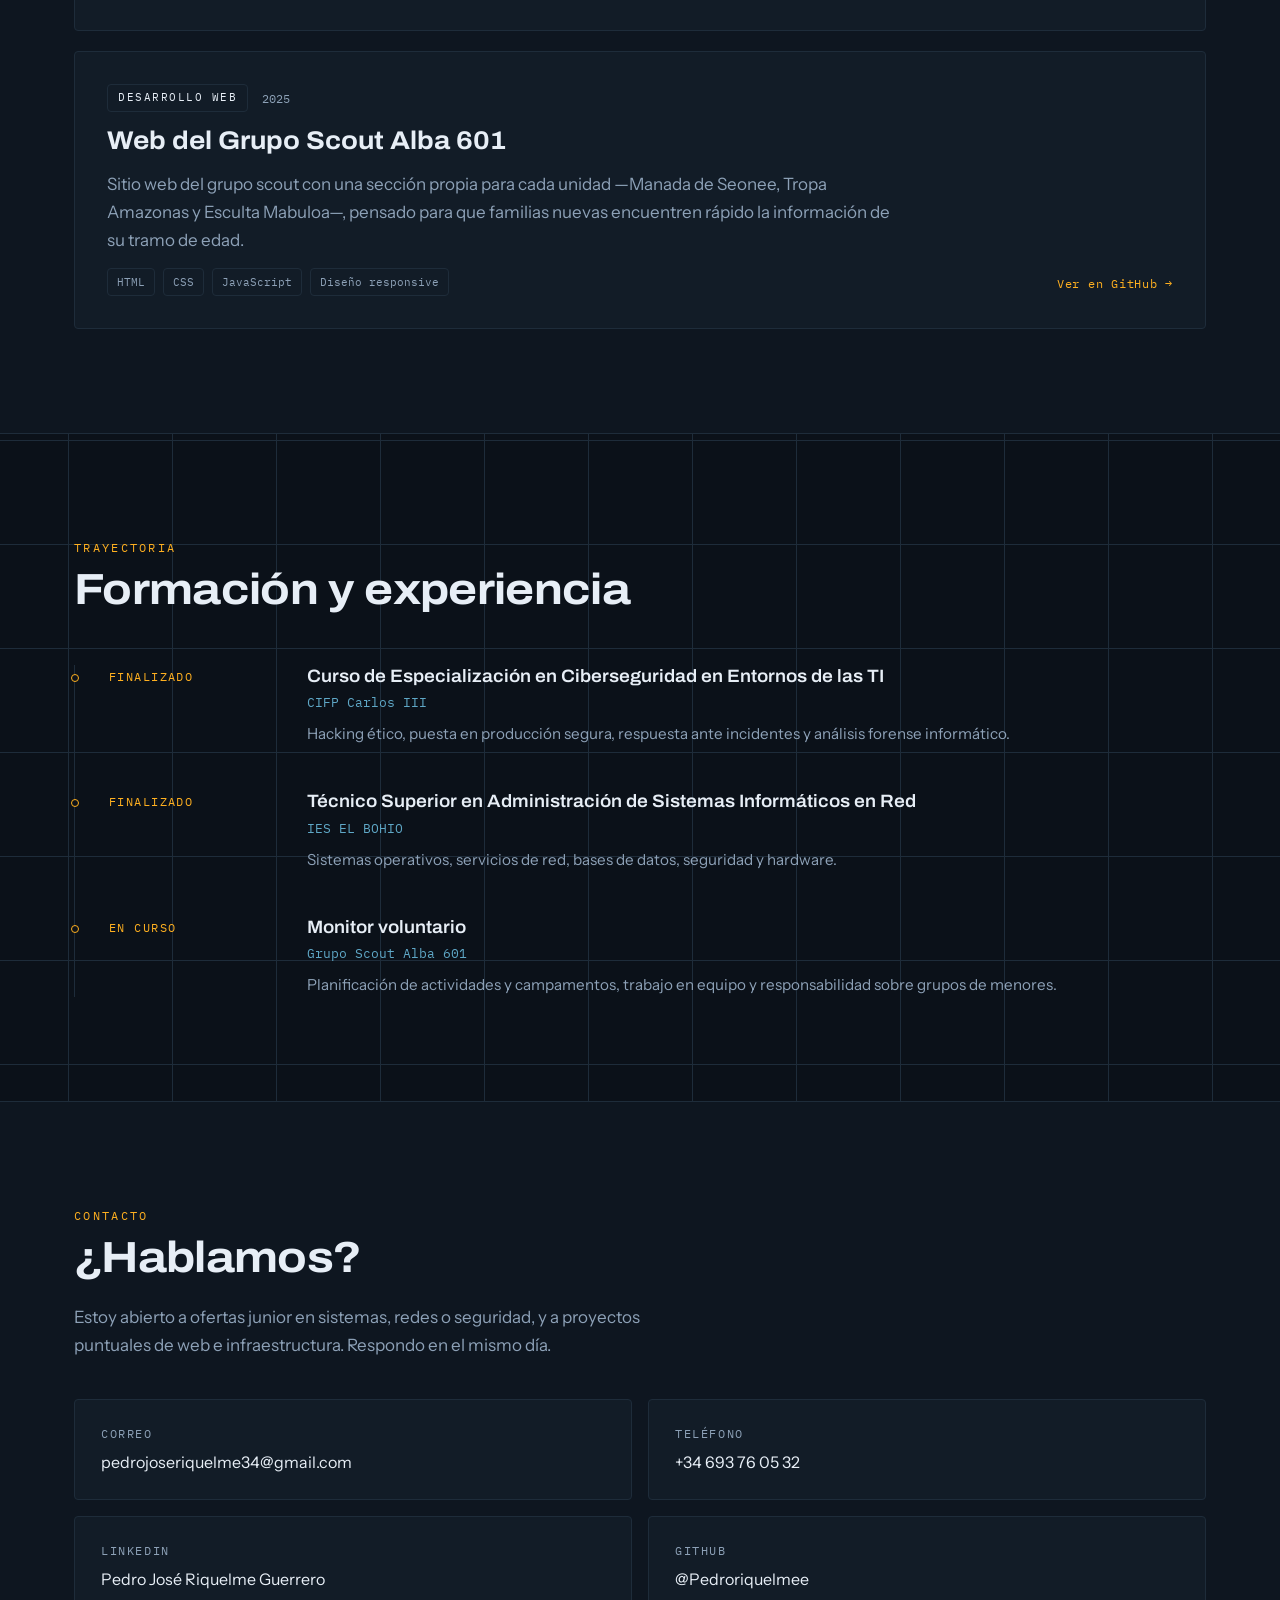
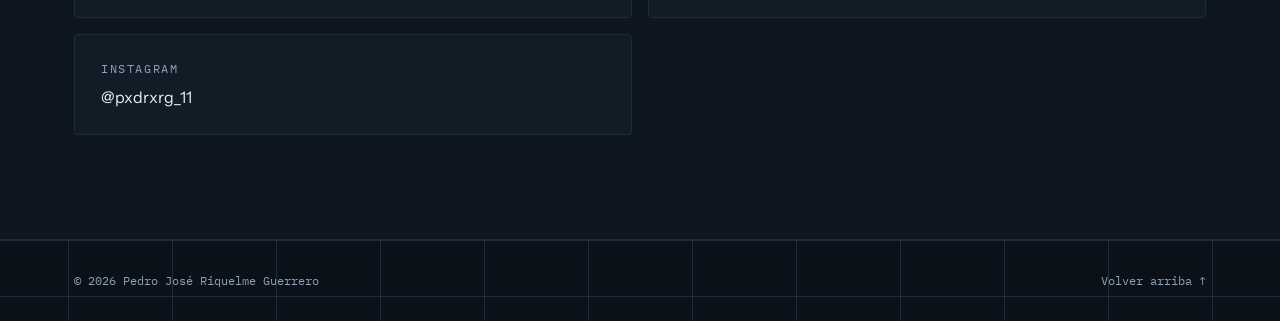
==== commit a55b4124: "Añadir Instagram a la webb" ====
--- a/index.html
+++ b/index.html
@@ -64,6 +64,8 @@
       <a class="btn btn--solid" href="#proyectos">Ver proyectos</a>
       <a class="btn btn--ghost" href="https://www.linkedin.com/in/pedro-jos%C3%A9-riquelme-guerrero-a51b2a329/" target="_blank" rel="noopener">LinkedIn</a>
       <a class="btn btn--ghost" href="https://github.com/Pedroriquelmee" target="_blank" rel="noopener">GitHub</a>
+      <a class="btn btn--ghost" href="https://www.instagram.com/pxdrxrg_11/" target="_blank" rel="noopener">Instagram</a>
+
     </div>
 
     <!-- ══ ELEMENTO CENTRAL: LA RUTA DE UN PAQUETE ══
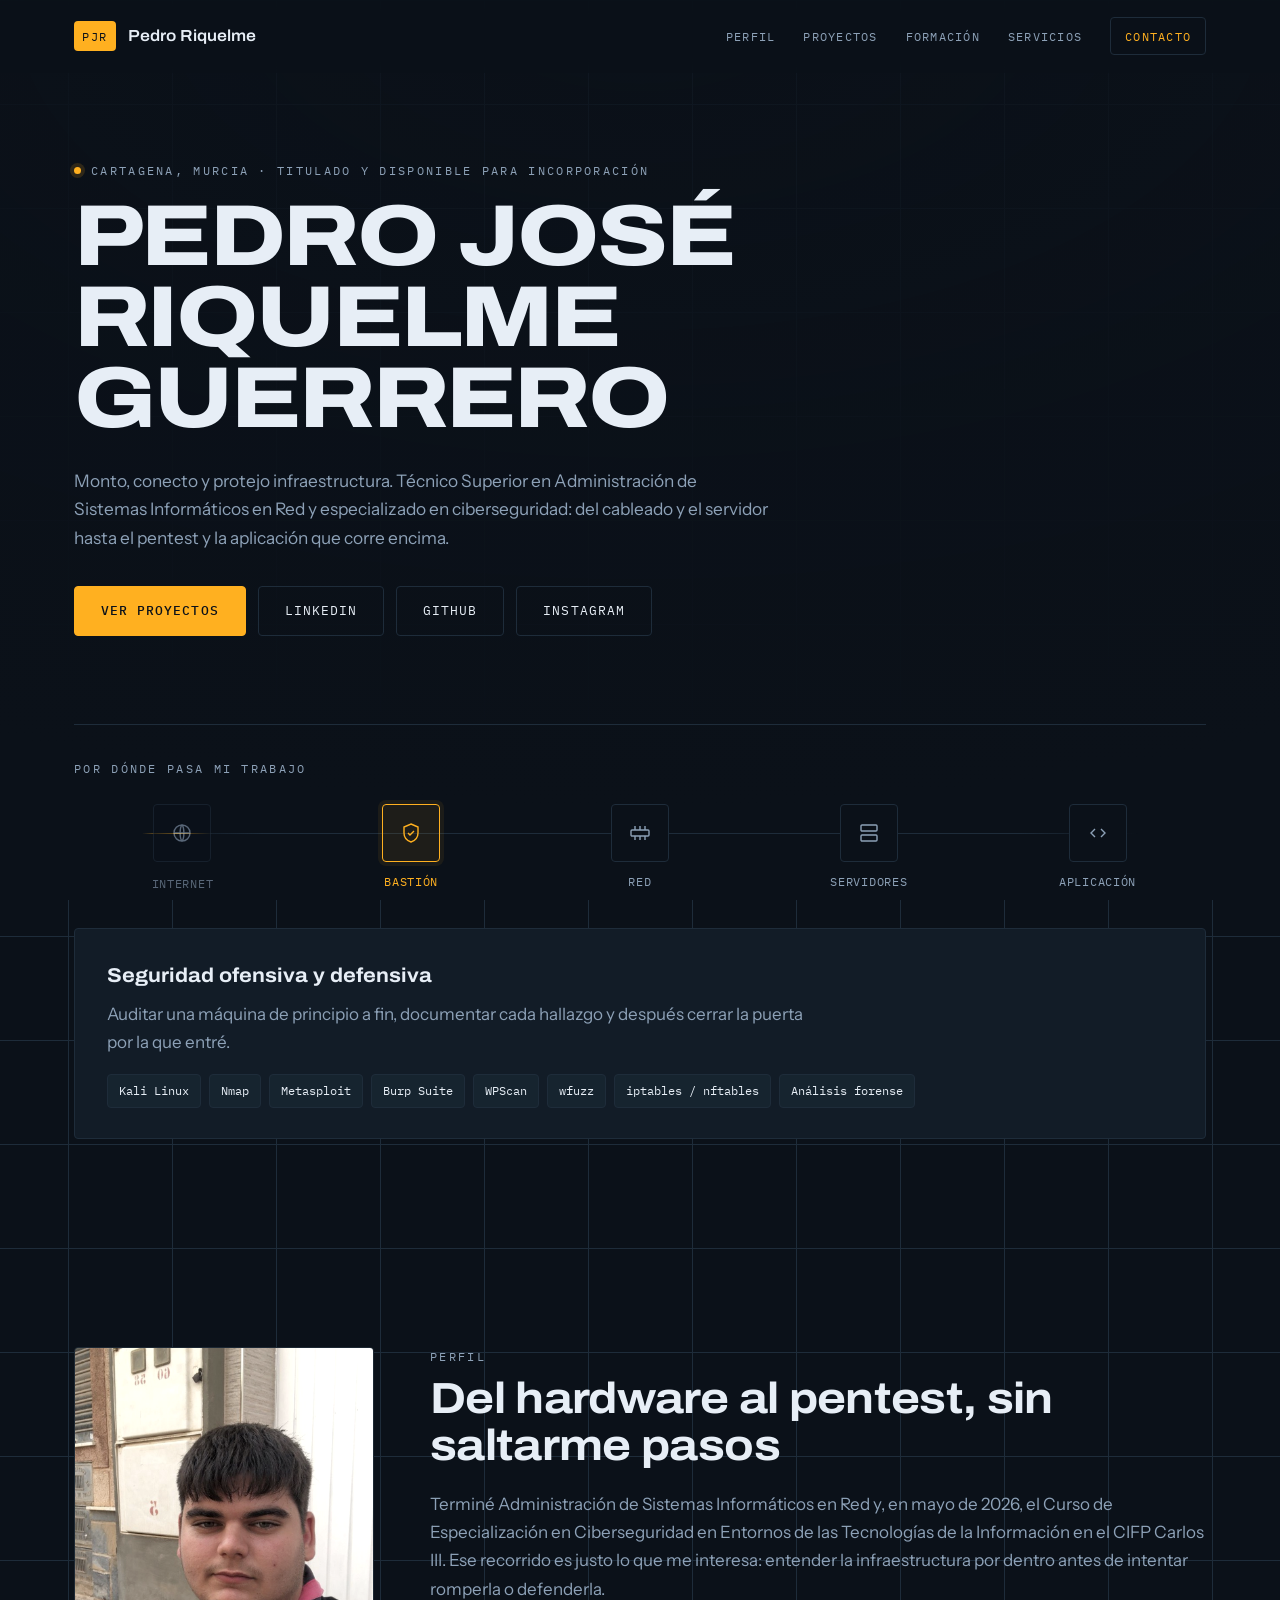
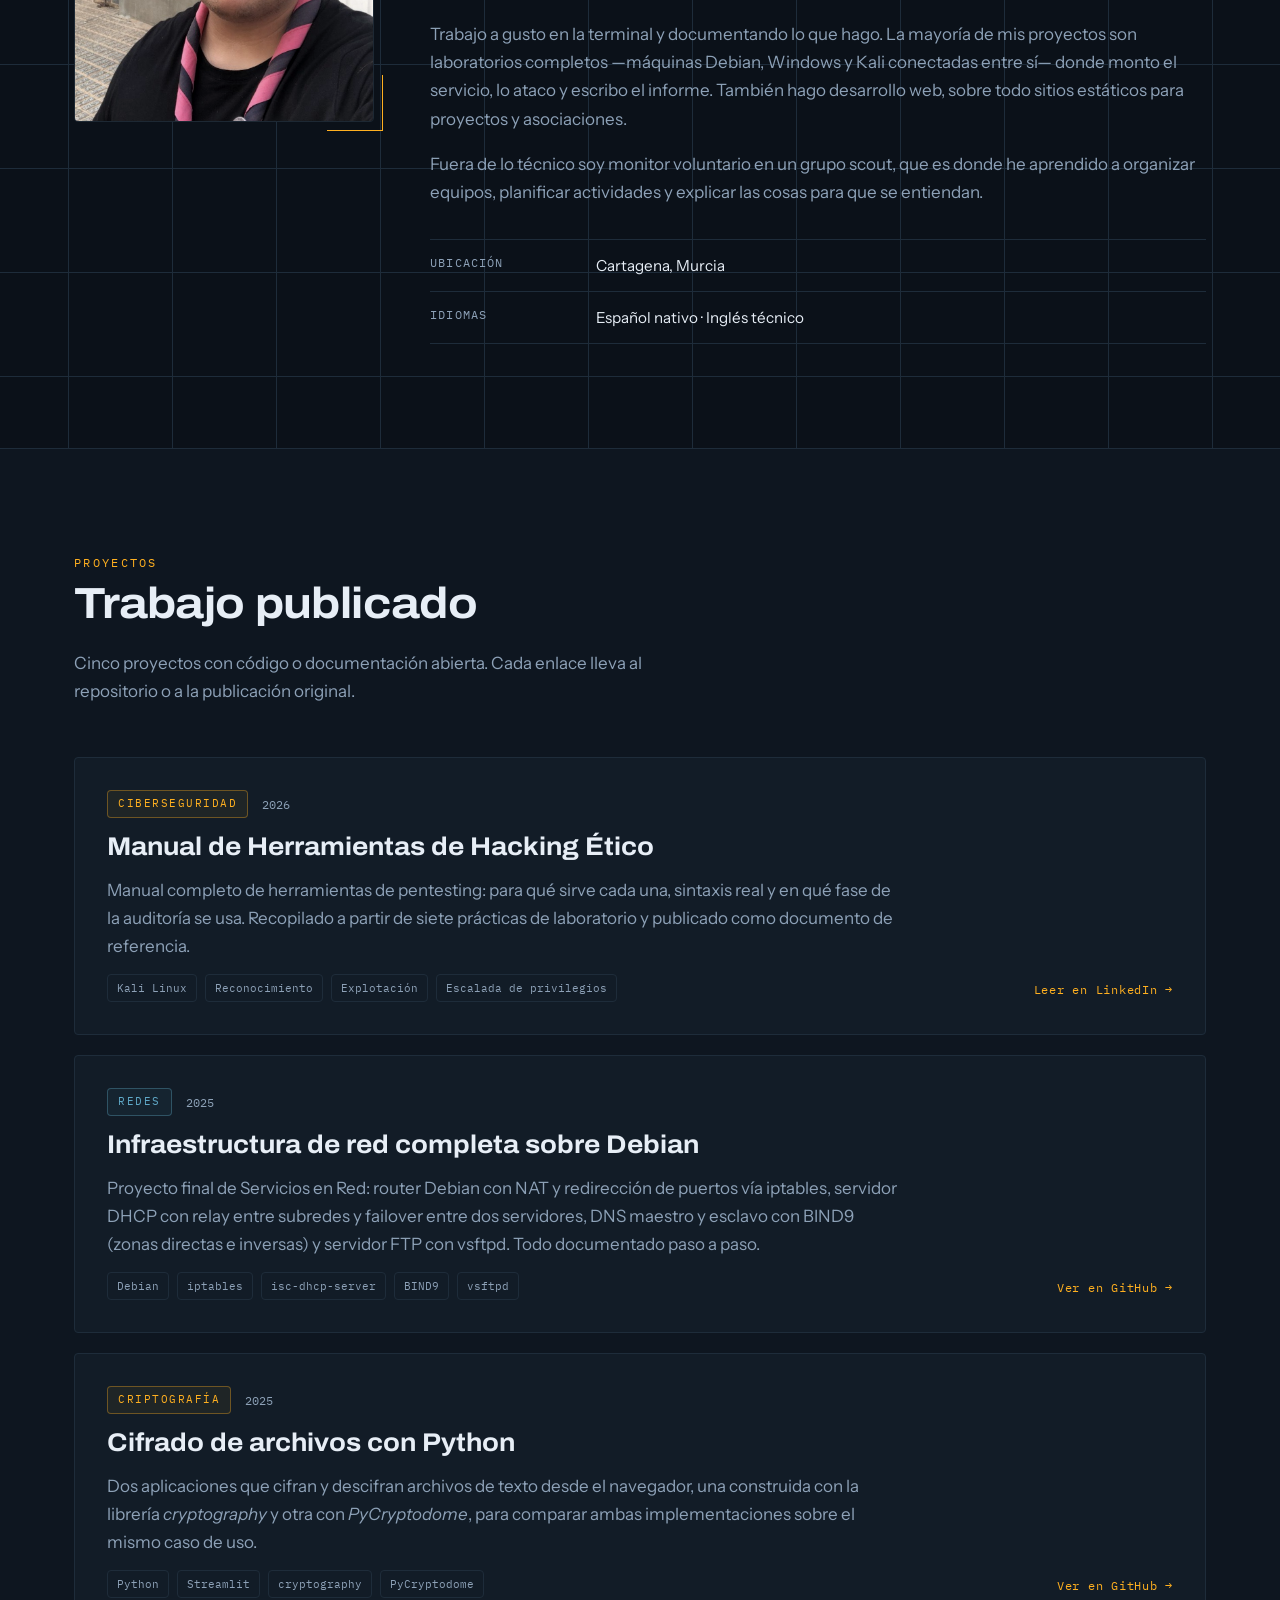
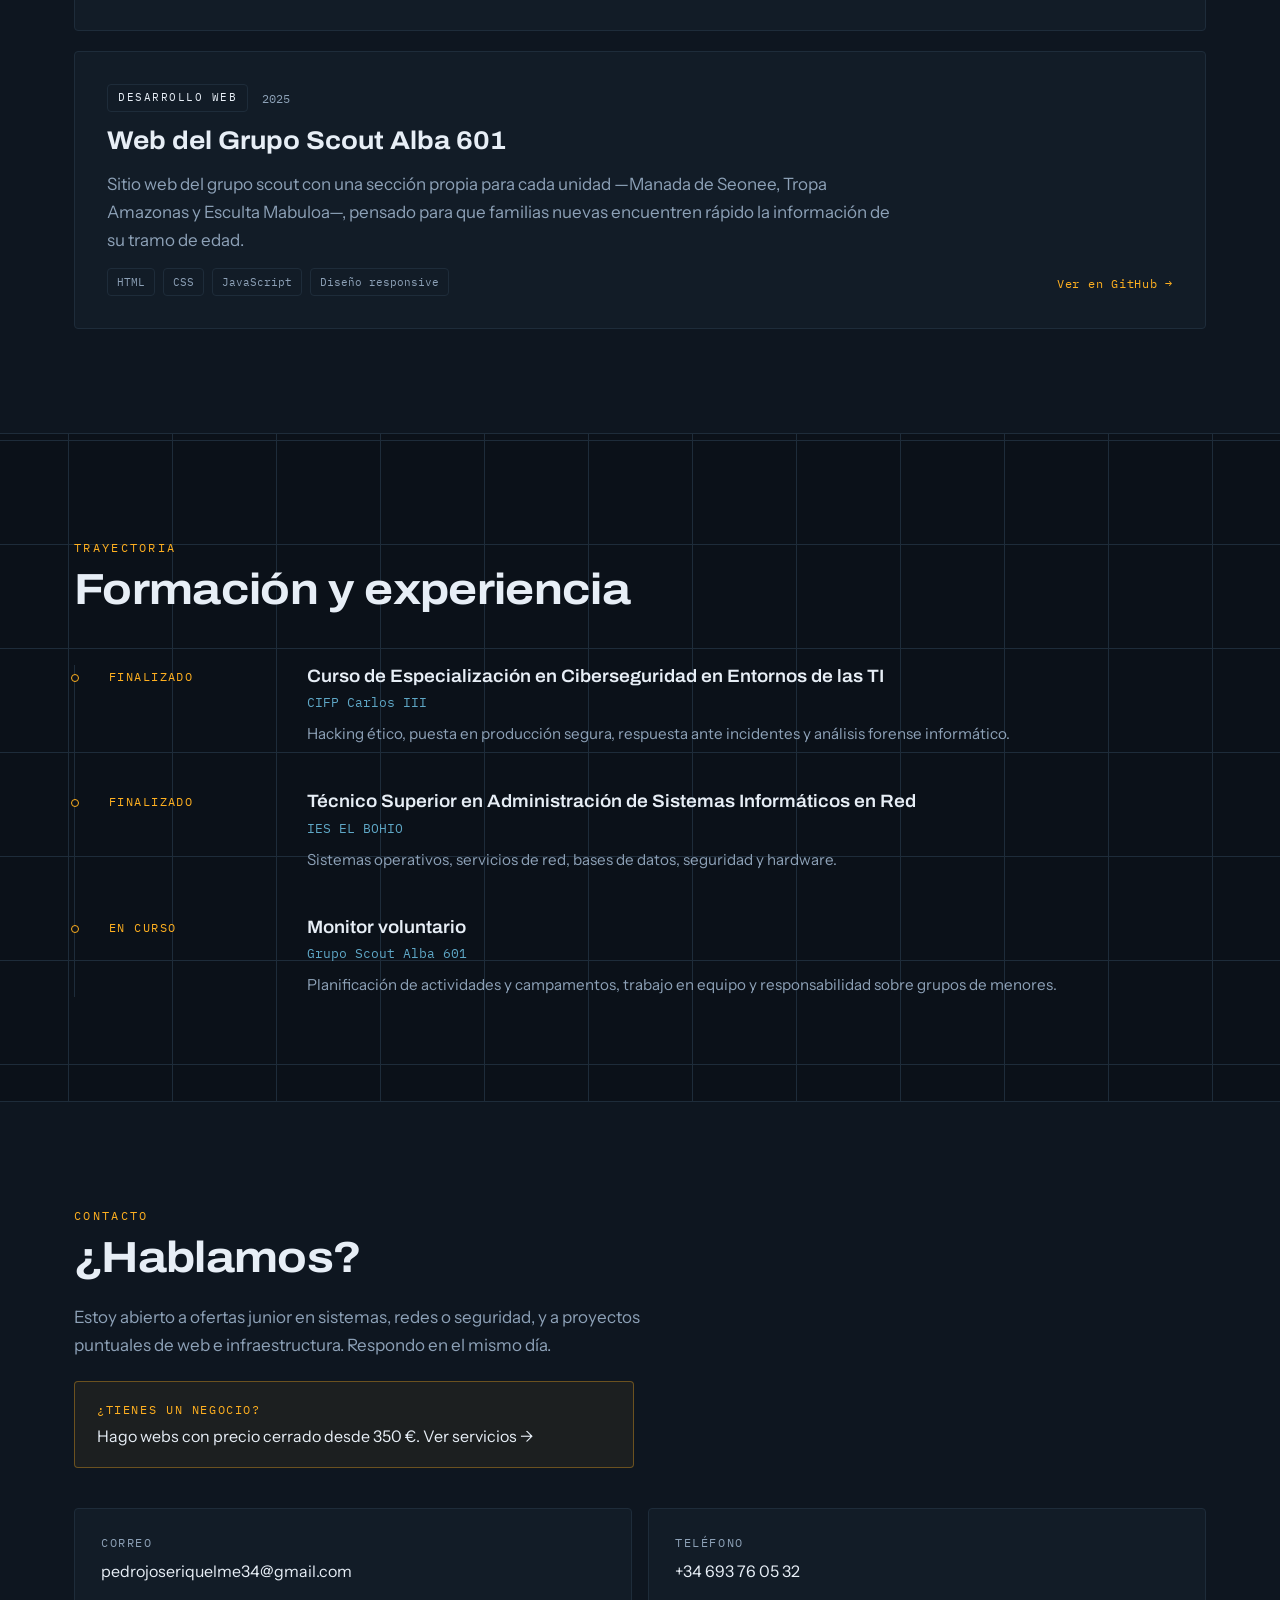
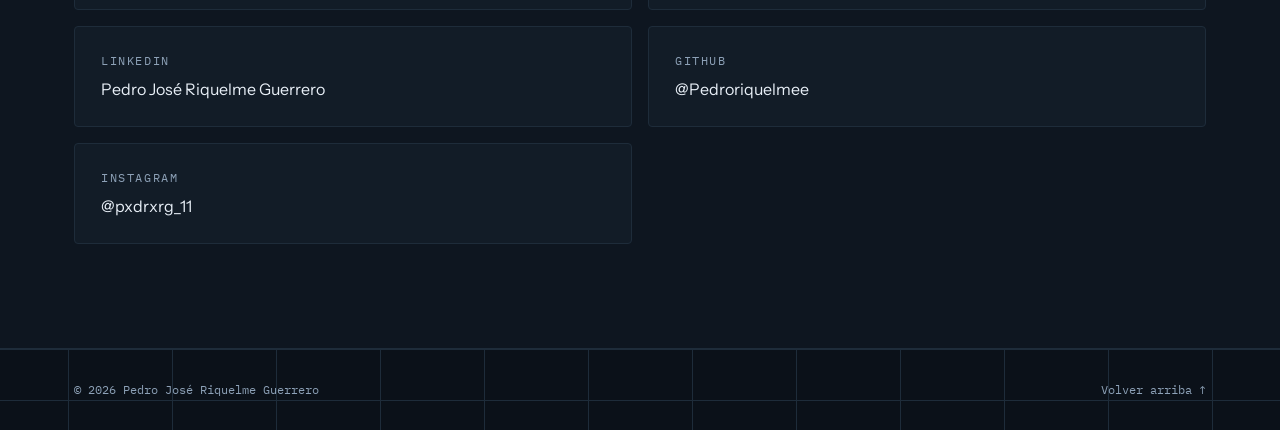
==== commit c7bfd3b5: "Añadir página de servicios para negocios - Nueva página servicios/ con la misma estructura que el po" ====
--- a/index.html
+++ b/index.html
@@ -33,7 +33,8 @@
     <nav class="nav__links" aria-label="Secciones">
       <a href="#perfil">Perfil</a>
       <a href="#proyectos">Proyectos</a>
-      <a href="#formacion">Formación</a>
+      <a href="#formacion" class="nav__opt">Formación</a>
+      <a href="servicios/">Servicios</a>
       <a href="#contacto" class="nav__cta">Contacto</a>
     </nav>
   </div>
@@ -350,6 +351,12 @@
         Estoy abierto a ofertas junior en sistemas, redes o seguridad, y a proyectos
         puntuales de web e infraestructura. Respondo en el mismo día.
       </p>
+
+      <!-- Enlace a la página de servicios para negocios (servicios/index.html) -->
+      <a class="servicios-link" href="servicios/">
+        <span class="servicios-link__label">¿Tienes un negocio?</span>
+        <span class="servicios-link__text">Hago webs con precio cerrado desde 350&nbsp;€. Ver servicios <span aria-hidden="true">→</span></span>
+      </a>
     </div>
 
     <div class="contacto__grid reveal">
--- a/css/styles.css
+++ b/css/styles.css
@@ -344,6 +344,18 @@
 .card-contact__label{ font-family:var(--font-mono); font-size:.72rem; letter-spacing:.14em; text-transform:uppercase; color:var(--muted); }
 .card-contact__value{ font-size:1rem; word-break:break-word; }
 
+/* Enlace a la página de servicios para negocios */
+.servicios-link{
+  display:grid; gap:4px; max-width:560px;
+  margin-top:22px; padding:18px 22px;
+  border:1px solid rgba(255,176,32,.35); border-radius:var(--r);
+  background:rgba(255,176,32,.06); text-decoration:none;
+  transition:border-color .2s, transform .2s;
+}
+.servicios-link:hover{ border-color:var(--signal); transform:translateY(-2px); }
+.servicios-link__label{ font-family:var(--font-mono); font-size:.72rem; letter-spacing:.14em; text-transform:uppercase; color:var(--signal); }
+.servicios-link__text{ font-size:1rem; }
+
 .footer{ border-top:1px solid var(--line); padding:30px 0; }
 .footer__inner{
   display:flex; justify-content:space-between; align-items:center; gap:16px; flex-wrap:wrap;
@@ -364,8 +376,10 @@
   body{ font-size:16px; }
   .section{ padding:76px 0; }
   .nav__name{ display:none; }
-  .nav__links{ gap:16px; }
-  .nav__links a{ font-size:.7rem; }
+  .nav__links{ gap:12px; }
+  .nav__links a{ font-size:.7rem; letter-spacing:.05em; }
+  .nav__cta{ padding:6px 10px; }
+  .nav__opt{ display:none; }   /* en móvil se oculta "Formación" para que quepa "Servicios" */
 
   /* la ruta pasa a ser vertical */
   .route{ grid-template-columns:1fr; gap:0; }
@@ -385,6 +399,12 @@
   .ficha div{ grid-template-columns:1fr; gap:2px; }
 }
 
+@media (max-width:380px){
+  .nav__links{ gap:9px; }
+  .nav__links a{ font-size:.64rem; letter-spacing:.03em; }
+  .nav__cta{ padding:5px 8px; }
+}
+
 /* Respeta la preferencia de movimiento reducido */
 @media (prefers-reduced-motion:reduce){
   *{ animation:none !important; transition:none !important; scroll-behavior:auto !important; }
